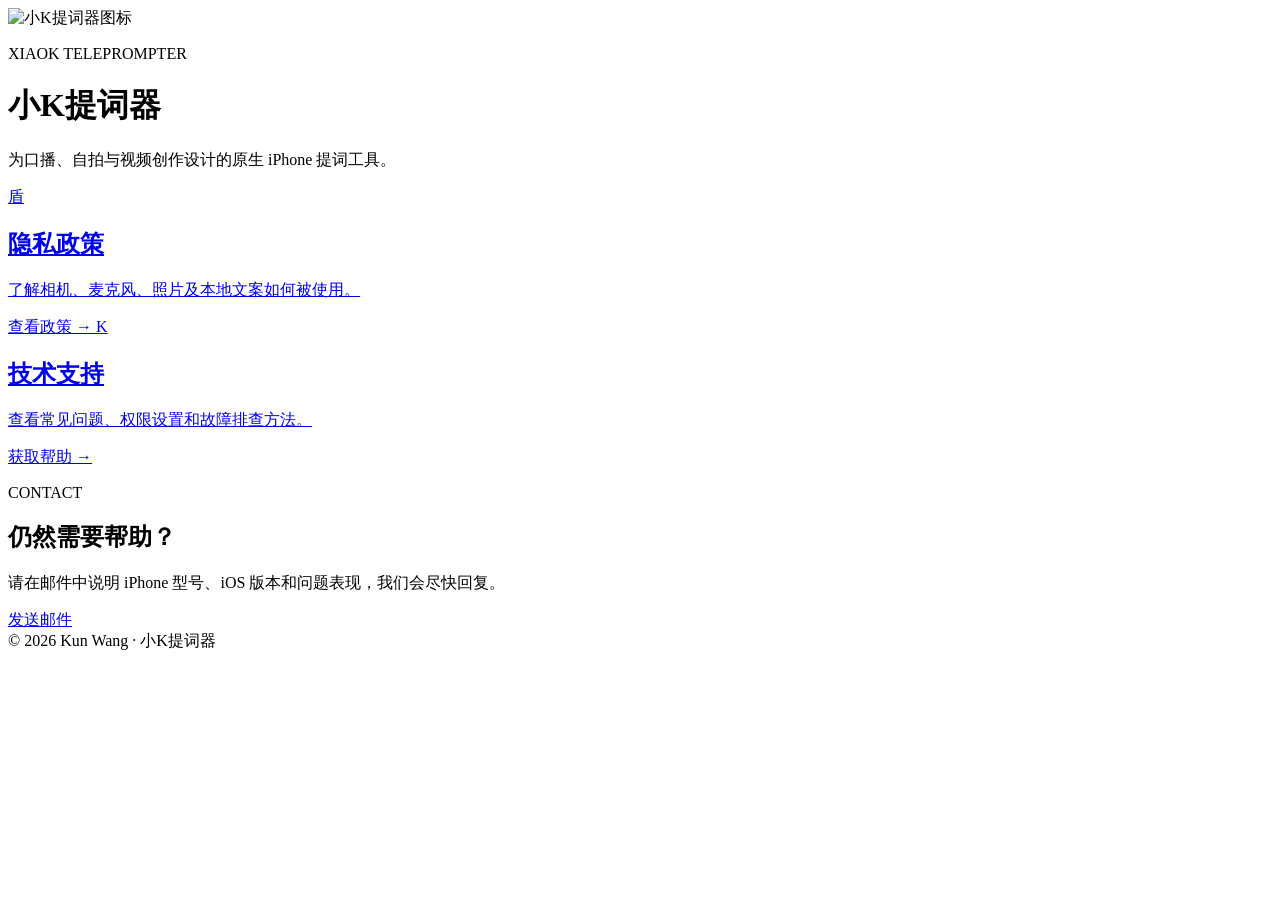
==== index.html @ e8d50327 "Add files via upload" ====
<!doctype html>
<html lang="zh-CN">
<head>
  <meta charset="utf-8">
  <meta name="viewport" content="width=device-width, initial-scale=1">
  <meta name="theme-color" content="#0a0a0f">
  <meta name="description" content="小K提词器官方支持网站">
  <title>小K提词器｜官方支持</title>
  <link rel="stylesheet" href="assets/style.css">
</head>
<body>
  <main class="shell">
    <header class="hero">
      <img class="app-icon" src="assets/app-icon.png" alt="小K提词器图标">
      <div>
        <p class="eyebrow">XIAOK TELEPROMPTER</p>
        <h1>小K提词器</h1>
        <p class="lead">为口播、自拍与视频创作设计的原生 iPhone 提词工具。</p>
      </div>
    </header>

    <section class="grid" aria-label="帮助入口">
      <a class="card" href="privacy.html">
        <span class="icon">盾</span>
        <h2>隐私政策</h2>
        <p>了解相机、麦克风、照片及本地文案如何被使用。</p>
        <span class="arrow">查看政策 →</span>
      </a>
      <a class="card" href="support.html">
        <span class="icon">K</span>
        <h2>技术支持</h2>
        <p>查看常见问题、权限设置和故障排查方法。</p>
        <span class="arrow">获取帮助 →</span>
      </a>
    </section>

    <section class="contact">
      <div>
        <p class="eyebrow">CONTACT</p>
        <h2>仍然需要帮助？</h2>
        <p>请在邮件中说明 iPhone 型号、iOS 版本和问题表现，我们会尽快回复。</p>
      </div>
      <a class="button" href="mailto:kirala2026@163.com?subject=小K提词器技术支持">发送邮件</a>
    </section>

    <footer>© 2026 Kun Wang · 小K提词器</footer>
  </main>
</body>
</html>
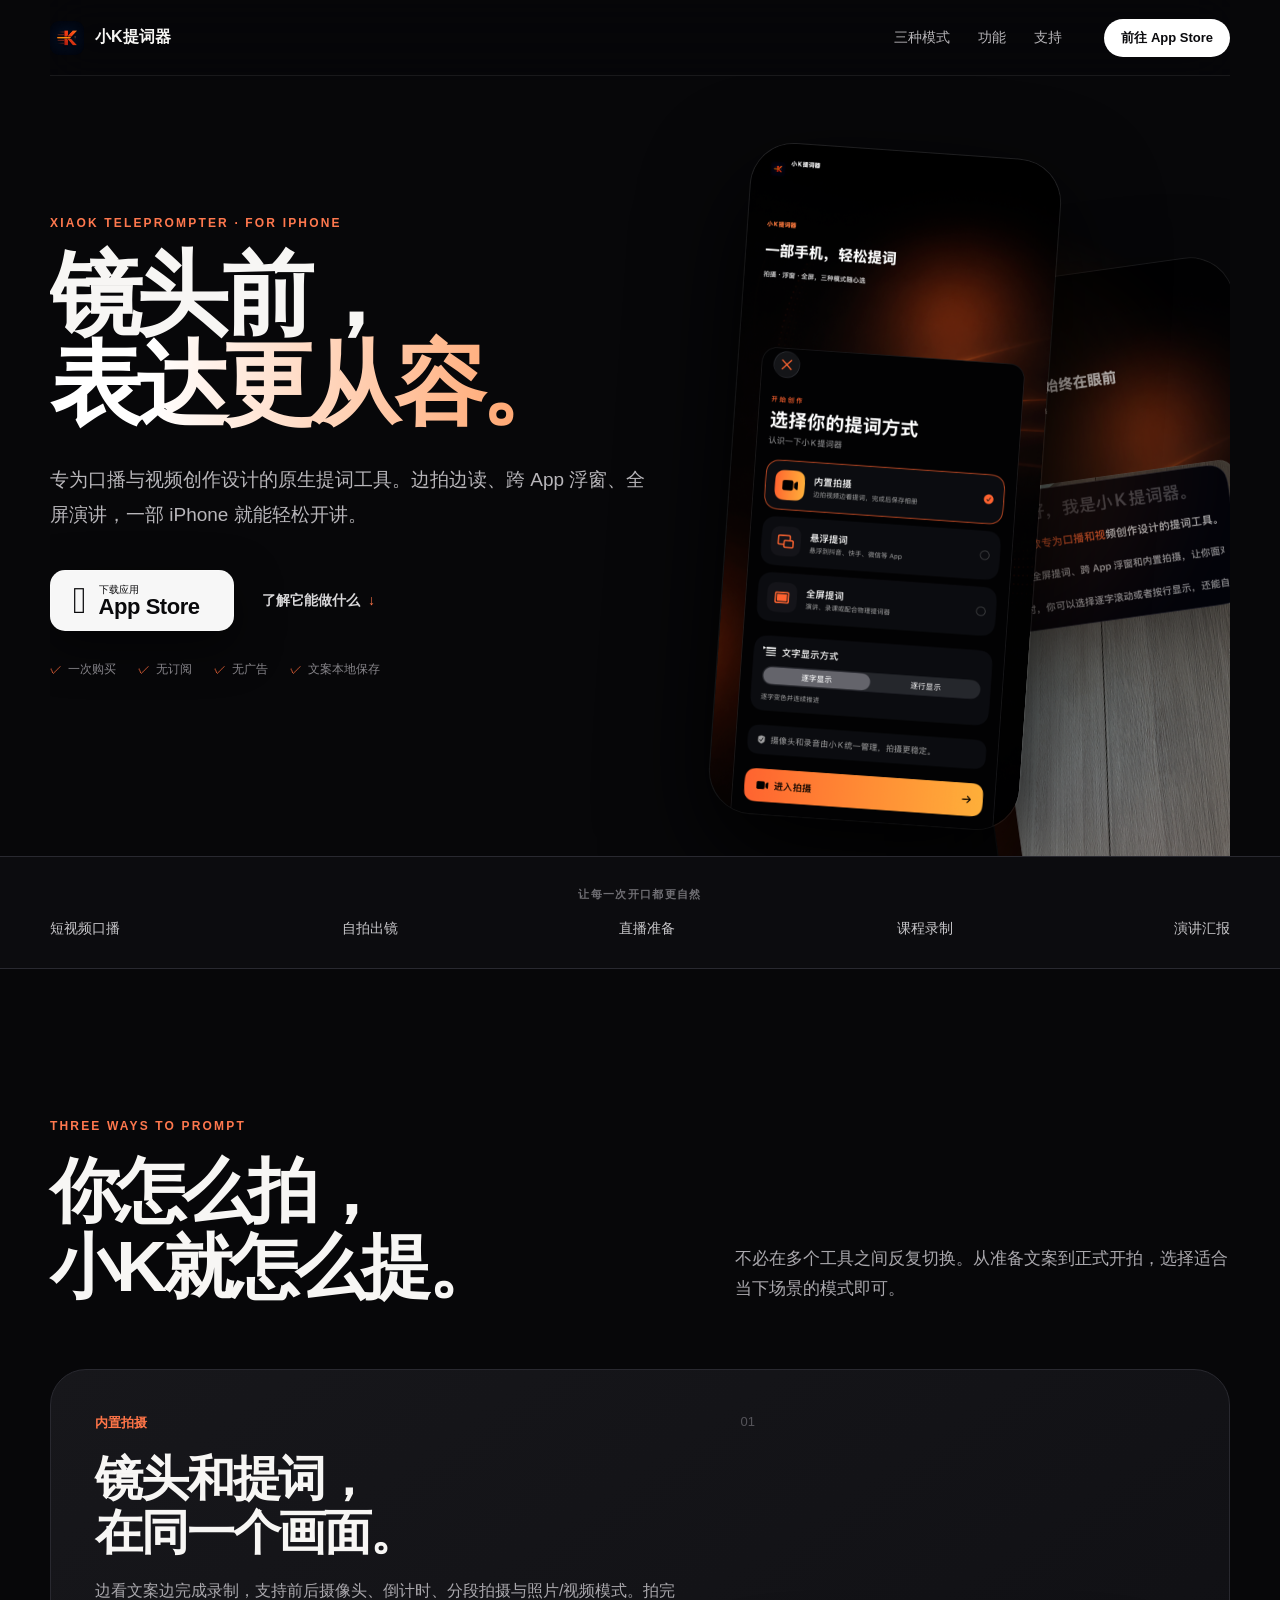
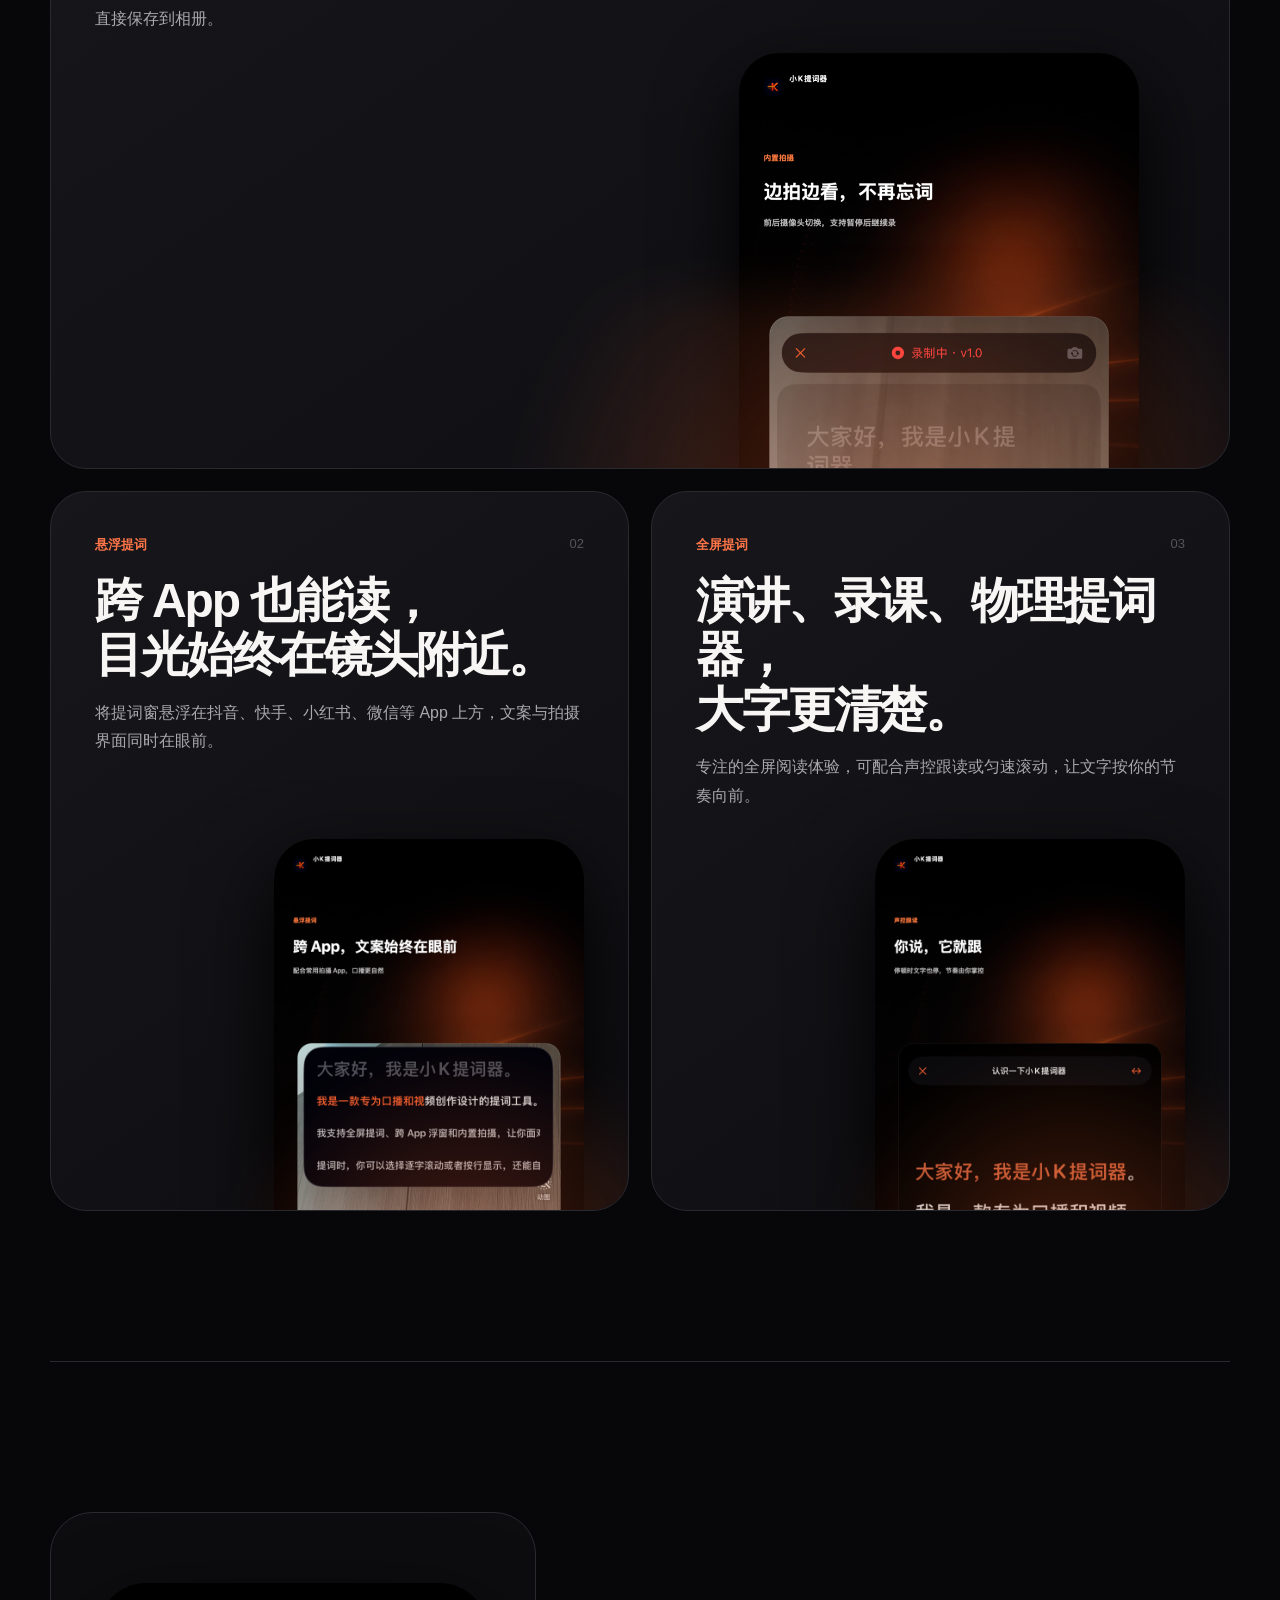
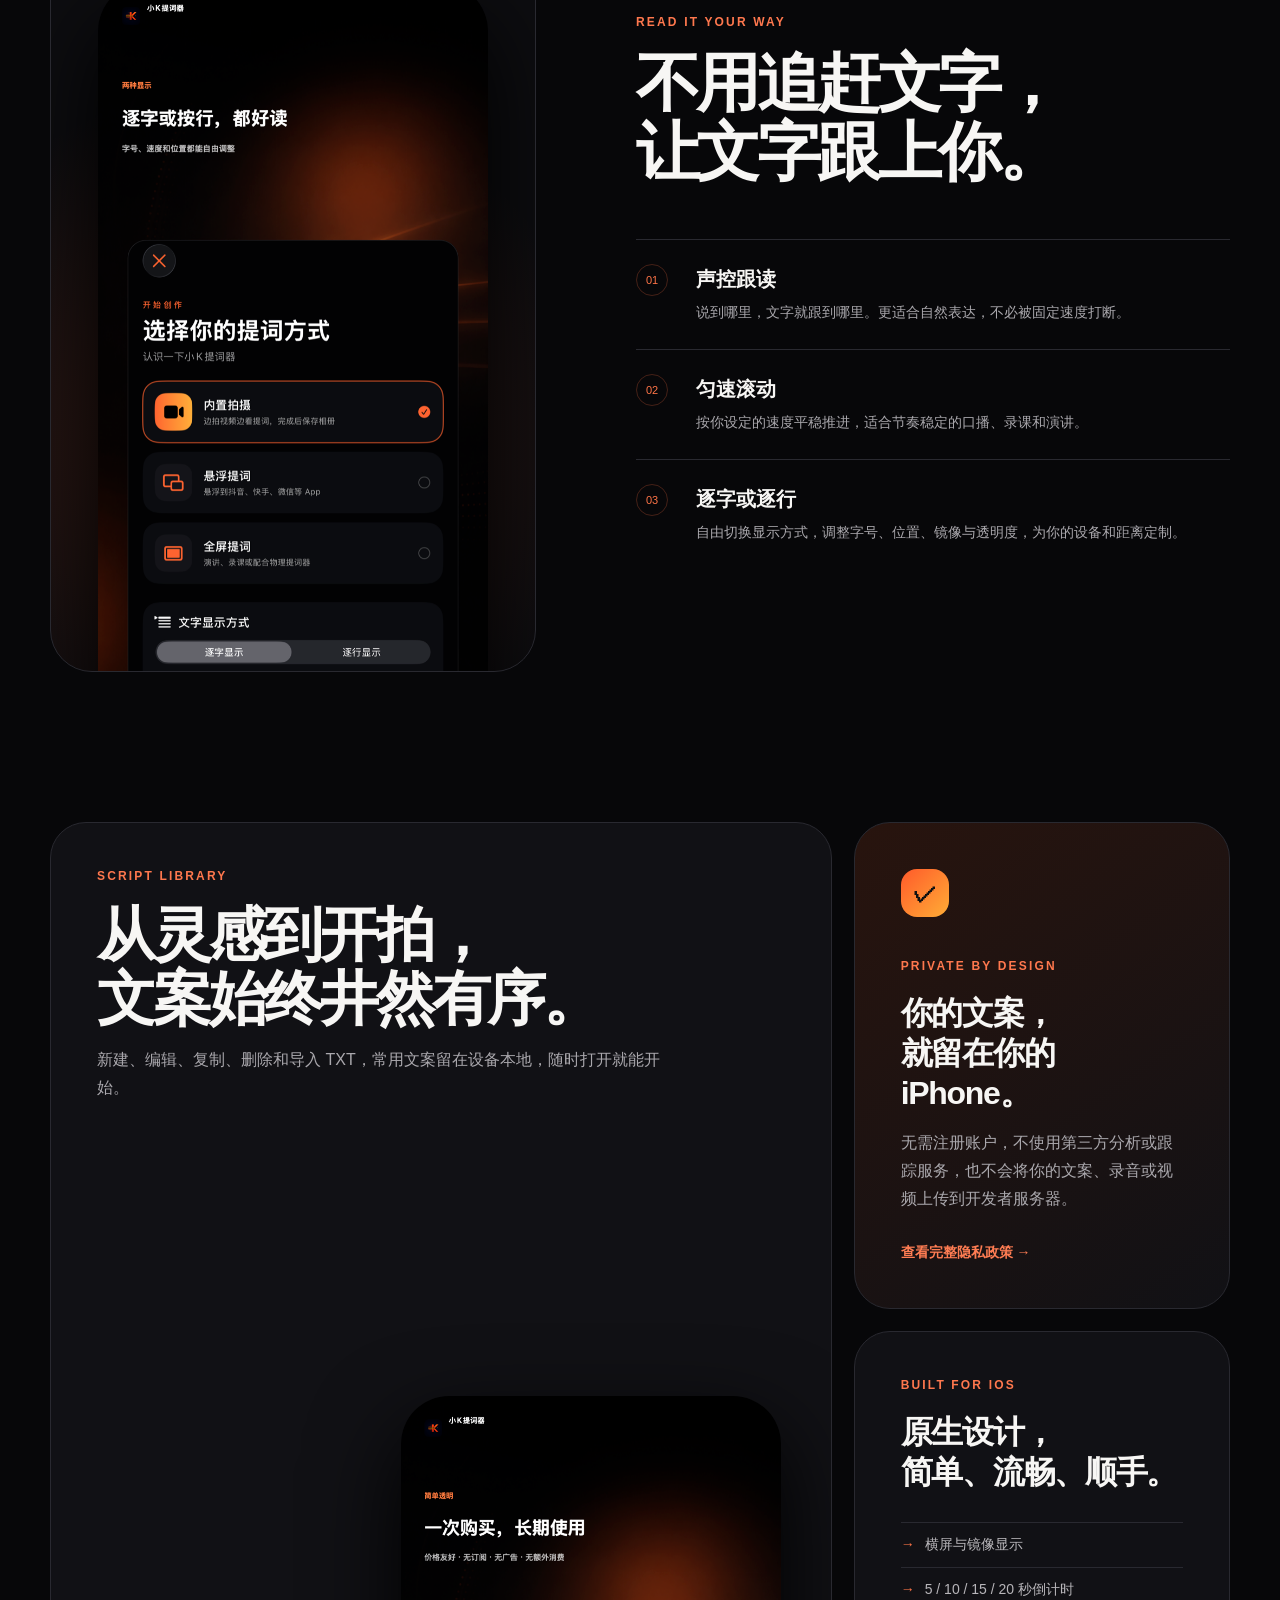
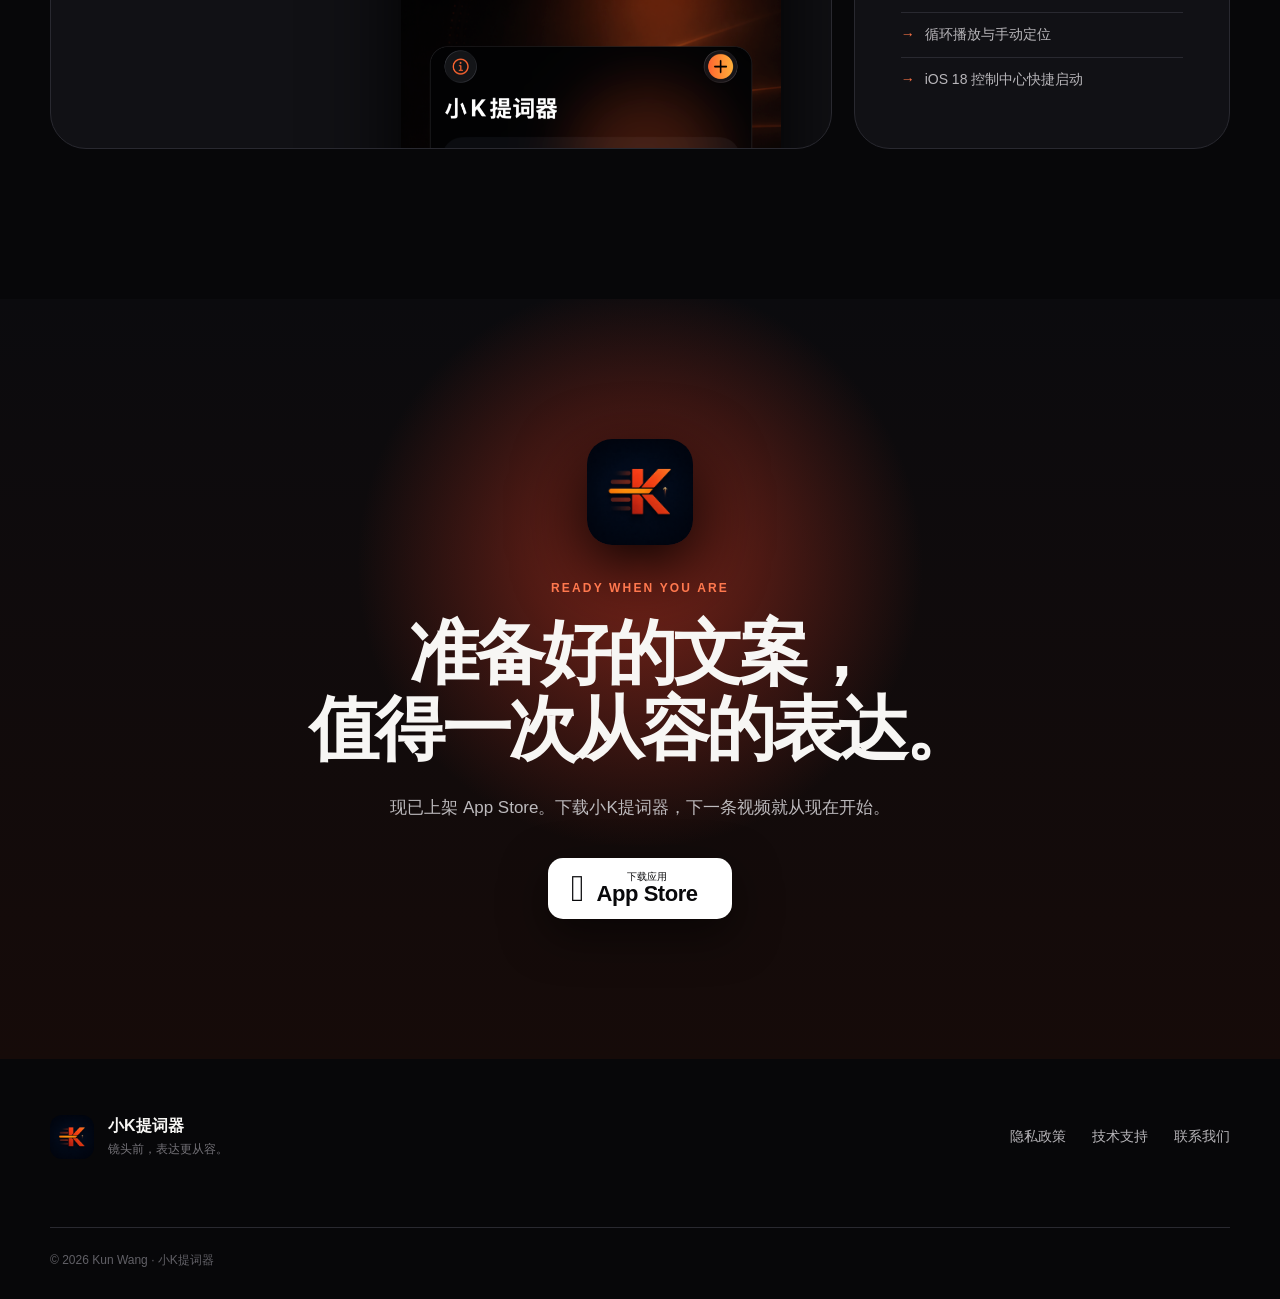
==== commit 90128e7b: "Build official Xiaok Teleprompter product website" ====
--- a/index.html
+++ b/index.html
@@ -3,47 +3,87 @@
 <head>
   <meta charset="utf-8">
   <meta name="viewport" content="width=device-width, initial-scale=1">
-  <meta name="theme-color" content="#0a0a0f">
-  <meta name="description" content="小K提词器官方支持网站">
-  <title>小K提词器｜官方支持</title>
+  <meta name="theme-color" content="#070709">
+  <meta name="description" content="小K提词器——专为口播、拍摄、演讲与视频创作设计的 iPhone 提词工具。支持内置拍摄、跨 App 浮窗、全屏提词与声控跟读。">
+  <meta name="apple-itunes-app" content="app-id=6797443756">
+  <meta property="og:title" content="小K提词器｜镜头前，表达更从容">
+  <meta property="og:description" content="内置拍摄、跨 App 浮窗、全屏提词，一部 iPhone 轻松开讲。">
+  <title>小K提词器｜镜头前，表达更从容</title>
+  <link rel="icon" href="assets/app-icon.png">
   <link rel="stylesheet" href="assets/style.css">
 </head>
-<body>
-  <main class="shell">
-    <header class="hero">
-      <img class="app-icon" src="assets/app-icon.png" alt="小K提词器图标">
-      <div>
-        <p class="eyebrow">XIAOK TELEPROMPTER</p>
-        <h1>小K提词器</h1>
-        <p class="lead">为口播、自拍与视频创作设计的原生 iPhone 提词工具。</p>
+<body class="home">
+  <header class="site-header">
+    <a class="brand" href="#top" aria-label="小K提词器首页"><img src="assets/app-icon.png" alt=""><span>小K提词器</span></a>
+    <nav aria-label="主导航"><a href="#modes">三种模式</a><a href="#features">功能</a><a href="support.html">支持</a></nav>
+    <a class="nav-download" href="https://apps.apple.com/app/%E5%B0%8Fk%E6%8F%90%E8%AF%8D%E5%99%A8/id6797443756" target="_blank" rel="noopener">前往 App Store</a>
+  </header>
+
+  <main id="top">
+    <section class="hero-product">
+      <div class="hero-copy">
+        <p class="eyebrow">XIAOK TELEPROMPTER · FOR IPHONE</p>
+        <h1>镜头前，<br><span>表达更从容。</span></h1>
+        <p class="hero-lead">专为口播与视频创作设计的原生提词工具。边拍边读、跨 App 浮窗、全屏演讲，一部 iPhone 就能轻松开讲。</p>
+        <div class="hero-actions">
+          <a class="store-button" href="https://apps.apple.com/app/%E5%B0%8Fk%E6%8F%90%E8%AF%8D%E5%99%A8/id6797443756" target="_blank" rel="noopener"><span class="apple-mark"></span><span><small>下载应用</small><strong>App Store</strong></span></a>
+          <a class="text-link" href="#modes">了解它能做什么 <span>↓</span></a>
+        </div>
+        <ul class="hero-notes" aria-label="产品特点"><li>一次购买</li><li>无订阅</li><li>无广告</li><li>文案本地保存</li></ul>
       </div>
-    </header>
-
-    <section class="grid" aria-label="帮助入口">
-      <a class="card" href="privacy.html">
-        <span class="icon">盾</span>
-        <h2>隐私政策</h2>
-        <p>了解相机、麦克风、照片及本地文案如何被使用。</p>
-        <span class="arrow">查看政策 →</span>
-      </a>
-      <a class="card" href="support.html">
-        <span class="icon">K</span>
-        <h2>技术支持</h2>
-        <p>查看常见问题、权限设置和故障排查方法。</p>
-        <span class="arrow">获取帮助 →</span>
-      </a>
+      <div class="hero-visual" aria-label="小K提词器产品截图">
+        <div class="orange-orbit"></div>
+        <img class="phone-shot phone-main" src="assets/screens/overview.png" alt="小K提词器三种提词模式选择界面">
+        <img class="phone-shot phone-back" src="assets/screens/float.png" alt="小K提词器浮窗提词界面">
+      </div>
     </section>
 
-    <section class="contact">
-      <div>
-        <p class="eyebrow">CONTACT</p>
-        <h2>仍然需要帮助？</h2>
-        <p>请在邮件中说明 iPhone 型号、iOS 版本和问题表现，我们会尽快回复。</p>
-      </div>
-      <a class="button" href="mailto:kirala2026@163.com?subject=小K提词器技术支持">发送邮件</a>
+    <section class="trust-strip" aria-label="适用场景">
+      <p>让每一次开口都更自然</p>
+      <div><span>短视频口播</span><span>自拍出镜</span><span>直播准备</span><span>课程录制</span><span>演讲汇报</span></div>
     </section>
 
-    <footer>© 2026 Kun Wang · 小K提词器</footer>
+    <section class="section intro" id="modes">
+      <div class="section-heading">
+        <p class="eyebrow">THREE WAYS TO PROMPT</p>
+        <h2>你怎么拍，<br>小K就怎么提。</h2>
+        <p>不必在多个工具之间反复切换。从准备文案到正式开拍，选择适合当下场景的模式即可。</p>
+      </div>
+      <div class="mode-grid">
+        <article class="mode-card mode-featured"><div class="mode-copy"><span class="mode-number">01</span><p class="tag">内置拍摄</p><h3>镜头和提词，<br>在同一个画面。</h3><p>边看文案边完成录制，支持前后摄像头、倒计时、分段拍摄与照片/视频模式。拍完直接保存到相册。</p></div><img src="assets/screens/shoot.png" alt="小K提词器内置拍摄功能"></article>
+        <article class="mode-card"><div class="mode-copy"><span class="mode-number">02</span><p class="tag">悬浮提词</p><h3>跨 App 也能读，<br>目光始终在镜头附近。</h3><p>将提词窗悬浮在抖音、快手、小红书、微信等 App 上方，文案与拍摄界面同时在眼前。</p></div><img src="assets/screens/float.png" alt="小K提词器跨 App 浮窗提词"></article>
+        <article class="mode-card"><div class="mode-copy"><span class="mode-number">03</span><p class="tag">全屏提词</p><h3>演讲、录课、物理提词器，<br>大字更清楚。</h3><p>专注的全屏阅读体验，可配合声控跟读或匀速滚动，让文字按你的节奏向前。</p></div><img src="assets/screens/follow.png" alt="小K提词器声控跟读功能"></article>
+      </div>
+    </section>
+
+    <section class="section control-section" id="features">
+      <div class="control-visual"><img src="assets/screens/display.png" alt="小K提词器逐字和逐行显示设置"></div>
+      <div class="control-copy">
+        <p class="eyebrow">READ IT YOUR WAY</p>
+        <h2>不用追赶文字，<br>让文字跟上你。</h2>
+        <div class="feature-list">
+          <article><span>01</span><div><h3>声控跟读</h3><p>说到哪里，文字就跟到哪里。更适合自然表达，不必被固定速度打断。</p></div></article>
+          <article><span>02</span><div><h3>匀速滚动</h3><p>按你设定的速度平稳推进，适合节奏稳定的口播、录课和演讲。</p></div></article>
+          <article><span>03</span><div><h3>逐字或逐行</h3><p>自由切换显示方式，调整字号、位置、镜像与透明度，为你的设备和距离定制。</p></div></article>
+        </div>
+      </div>
+    </section>
+
+    <section class="section feature-bento">
+      <article class="bento-wide"><p class="eyebrow">SCRIPT LIBRARY</p><h2>从灵感到开拍，<br>文案始终井然有序。</h2><p>新建、编辑、复制、删除和导入 TXT，常用文案留在设备本地，随时打开就能开始。</p><img src="assets/screens/simple.png" alt="小K提词器本地文案库"></article>
+      <article class="privacy-card"><div class="shield">✓</div><p class="eyebrow">PRIVATE BY DESIGN</p><h3>你的文案，<br>就留在你的 iPhone。</h3><p>无需注册账户，不使用第三方分析或跟踪服务，也不会将你的文案、录音或视频上传到开发者服务器。</p><a href="privacy.html">查看完整隐私政策 →</a></article>
+      <article class="detail-card"><p class="eyebrow">BUILT FOR IOS</p><h3>原生设计，<br>简单、流畅、顺手。</h3><ul><li>横屏与镜像显示</li><li>5 / 10 / 15 / 20 秒倒计时</li><li>循环播放与手动定位</li><li>iOS 18 控制中心快捷启动</li></ul></article>
+    </section>
+
+    <section class="download-section">
+      <img src="assets/app-icon.png" alt="小K提词器图标">
+      <p class="eyebrow">READY WHEN YOU ARE</p>
+      <h2>准备好的文案，<br>值得一次从容的表达。</h2>
+      <p>现已上架 App Store。下载小K提词器，下一条视频就从现在开始。</p>
+      <a class="store-button light" href="https://apps.apple.com/app/%E5%B0%8Fk%E6%8F%90%E8%AF%8D%E5%99%A8/id6797443756" target="_blank" rel="noopener"><span class="apple-mark"></span><span><small>下载应用</small><strong>App Store</strong></span></a>
+    </section>
   </main>
+
+  <footer class="site-footer"><div class="footer-brand"><img src="assets/app-icon.png" alt=""><div><strong>小K提词器</strong><span>镜头前，表达更从容。</span></div></div><div class="footer-links"><a href="privacy.html">隐私政策</a><a href="support.html">技术支持</a><a href="mailto:kirala2026@163.com">联系我们</a></div><p class="copyright">© 2026 Kun Wang · 小K提词器</p></footer>
 </body>
 </html>
--- a/assets/style.css
+++ b/assets/style.css
@@ -0,0 +1,5 @@
+:root{color-scheme:dark;--bg:#070709;--panel:#111115;--panel2:#17171c;--line:#292930;--text:#f7f6f4;--muted:#aaa8ad;--orange:#ff5a2a;--amber:#ffad36;--max:1180px}*{box-sizing:border-box}html{scroll-behavior:smooth;font-family:-apple-system,BlinkMacSystemFont,"SF Pro Display","PingFang SC","Helvetica Neue",sans-serif;background:var(--bg);color:var(--text)}body{margin:0;background:var(--bg);min-height:100vh}a{color:inherit}.site-header{position:sticky;z-index:20;top:0;width:min(var(--max),calc(100% - 48px));height:76px;margin:0 auto;display:flex;align-items:center;gap:42px;border-bottom:1px solid #ffffff14;background:#070709d9;backdrop-filter:blur(22px);-webkit-backdrop-filter:blur(22px)}.brand{display:flex;align-items:center;gap:11px;font-weight:750;text-decoration:none}.brand img{width:34px;height:34px;border-radius:9px}.site-header nav{display:flex;gap:28px;margin-left:auto}.site-header nav a,.footer-links a{color:#b7b5b9;text-decoration:none;font-size:14px;transition:color .2s}.site-header nav a:hover,.footer-links a:hover{color:#fff}.nav-download{padding:10px 17px;border-radius:999px;background:#fff;color:#0a0a0d;text-decoration:none;font-size:13px;font-weight:750}.hero-product{position:relative;display:grid;grid-template-columns:1.02fr .98fr;min-height:780px;width:min(var(--max),calc(100% - 48px));margin:0 auto;align-items:center;overflow:hidden}.hero-copy{z-index:2;padding:72px 0 110px}.eyebrow{margin:0 0 20px;color:#ff784e;font-size:12px;font-weight:800;letter-spacing:.18em}.hero-product h1{margin:0;font-size:clamp(58px,7.2vw,104px);line-height:.98;letter-spacing:-.065em}.hero-product h1 span{background:linear-gradient(90deg,#fff 20%,#ff9c60);-webkit-background-clip:text;background-clip:text;color:transparent}.hero-lead{max-width:600px;margin:32px 0 0;color:#b8b6ba;font-size:19px;line-height:1.85}.hero-actions{display:flex;align-items:center;gap:28px;margin-top:38px}.store-button{display:inline-flex;align-items:center;gap:12px;min-width:184px;padding:11px 22px;border:1px solid #fff3;border-radius:15px;background:#f7f7f7;color:#09090b;text-decoration:none;box-shadow:0 15px 45px #0008;transition:transform .2s}.store-button:hover{transform:translateY(-2px)}.apple-mark{font-size:37px;line-height:1}.store-button span:last-child{display:flex;flex-direction:column}.store-button small{font-size:10px;line-height:1.1}.store-button strong{font-size:22px;line-height:1.05;letter-spacing:-.02em}.text-link{color:#d8d7d9;text-decoration:none;font-size:14px;font-weight:650}.text-link span{color:#ff7548;margin-left:4px}.hero-notes{display:flex;flex-wrap:wrap;gap:10px 22px;margin:30px 0 0;padding:0;list-style:none;color:#87858a;font-size:12px}.hero-notes li:before{content:'\2713';margin-right:6px;color:#ff6b3b}.hero-visual{position:relative;align-self:stretch;min-height:720px}.orange-orbit{position:absolute;width:520px;height:520px;right:-20px;top:130px;border-radius:50%;background:radial-gradient(circle at 50% 50%,#ff7a2b99,transparent 64%);filter:blur(18px);opacity:.8}.phone-shot{position:absolute;width:310px;border-radius:43px;box-shadow:0 40px 100px #000,0 0 0 1px #ffffff20}.phone-main{z-index:2;top:75px;left:78px;transform:rotate(4deg)}.phone-back{top:195px;right:-45px;transform:rotate(-8deg);opacity:.72}.trust-strip{padding:30px max(24px,calc((100% - var(--max))/2));border-top:1px solid var(--line);border-bottom:1px solid var(--line);background:#0c0c0f}.trust-strip p{margin:0 0 18px;color:#706f74;font-size:11px;font-weight:750;letter-spacing:.12em;text-align:center}.trust-strip div{display:flex;justify-content:space-between;gap:22px;color:#c8c7ca;font-size:14px}.section{width:min(var(--max),calc(100% - 48px));margin:0 auto;padding:150px 0}.section-heading{display:grid;grid-template-columns:1.1fr .9fr;column-gap:80px;align-items:end;margin-bottom:64px}.section-heading .eyebrow{grid-column:1/-1}.section h2,.download-section h2{margin:0;font-size:clamp(42px,5.5vw,72px);line-height:1.08;letter-spacing:-.055em}.section-heading>p:last-child{margin:0;color:var(--muted);font-size:17px;line-height:1.8}.mode-grid{display:grid;grid-template-columns:1fr 1fr;gap:22px}.mode-card{position:relative;min-height:720px;padding:44px 44px 0;border:1px solid var(--line);border-radius:36px;background:linear-gradient(145deg,#17171b,#0e0e12);overflow:hidden}.mode-featured{grid-column:1/-1;min-height:700px}.mode-copy{position:relative;z-index:2;max-width:660px}.mode-number{position:absolute;right:0;top:0;color:#55545a;font-size:13px}.tag{margin:0 0 20px;color:#ff7548;font-size:13px;font-weight:800}.mode-card h3{margin:0;font-size:clamp(30px,4vw,48px);line-height:1.13;letter-spacing:-.045em}.mode-card p:last-child{max-width:590px;color:var(--muted);font-size:16px;line-height:1.8}.mode-card img{position:absolute;bottom:-300px;right:44px;width:310px;border-radius:40px;box-shadow:0 32px 80px #000}.mode-featured img{bottom:-450px;right:90px;width:400px}.mode-card:after{content:'';position:absolute;inset:auto -20% -45% 25%;height:70%;background:radial-gradient(circle,#ff642a50,transparent 65%);filter:blur(25px)}.control-section{display:grid;grid-template-columns:.9fr 1.1fr;gap:100px;align-items:center;border-top:1px solid var(--line)}.control-visual{height:760px;overflow:hidden;border:1px solid var(--line);border-radius:42px;background:radial-gradient(circle at 40% 70%,#ef582733,transparent 60%),#0d0d10}.control-visual img{display:block;width:390px;margin:70px auto 0;border-radius:48px;box-shadow:0 40px 90px #000}.control-copy h2{font-size:clamp(40px,5vw,66px)}.feature-list{margin-top:52px}.feature-list article{display:grid;grid-template-columns:42px 1fr;gap:18px;padding:24px 0;border-top:1px solid var(--line)}.feature-list article>span{display:grid;place-items:center;width:32px;height:32px;border:1px solid #ff6e403f;border-radius:50%;color:#ff7548;font-size:11px}.feature-list h3{margin:2px 0 8px;font-size:20px}.feature-list p{margin:0;color:var(--muted);line-height:1.7;font-size:14px}.feature-bento{display:grid;grid-template-columns:1.35fr .65fr;gap:22px;padding-top:0}.feature-bento article{position:relative;padding:46px;border:1px solid var(--line);border-radius:36px;background:var(--panel);overflow:hidden}.bento-wide{grid-row:span 2;min-height:750px}.feature-bento h2{font-size:clamp(38px,4.6vw,62px)}.feature-bento h3{margin:0;font-size:32px;line-height:1.25;letter-spacing:-.04em}.feature-bento article>p:not(.eyebrow){max-width:590px;color:var(--muted);line-height:1.75}.bento-wide img{position:absolute;right:50px;bottom:-470px;width:380px;border-radius:48px;box-shadow:0 35px 90px #000}.privacy-card{background:linear-gradient(145deg,#28140e,#111115)!important}.shield{display:grid;place-items:center;width:48px;height:48px;margin-bottom:42px;border-radius:16px;background:linear-gradient(135deg,var(--orange),var(--amber));color:#111;font-size:24px;font-weight:900}.privacy-card a{display:inline-block;margin-top:15px;color:#ff7d53;text-decoration:none;font-size:14px;font-weight:700}.detail-card ul{margin:30px 0 0;padding:0;list-style:none}.detail-card li{padding:13px 0;border-top:1px solid var(--line);color:#b8b6ba;font-size:14px}.detail-card li:before{content:'\2192';margin-right:10px;color:#ff7548}.download-section{display:flex;flex-direction:column;align-items:center;padding:140px 24px;text-align:center;background:radial-gradient(circle at 50% 35%,#7c251a 0,transparent 35%),linear-gradient(180deg,#0b0b0e,#160b09)}.download-section>img{width:106px;height:106px;margin-bottom:36px;border-radius:25px;box-shadow:0 25px 70px #000}.download-section h2{max-width:850px}.download-section>p:not(.eyebrow){max-width:620px;margin:26px auto 34px;color:#bdbabd;font-size:17px;line-height:1.8}.store-button.light{background:#fff}.site-footer{display:grid;grid-template-columns:1fr auto;gap:50px;width:min(var(--max),calc(100% - 48px));margin:0 auto;padding:56px 0 30px}.footer-brand{display:flex;align-items:center;gap:14px}.footer-brand img{width:44px;height:44px;border-radius:12px}.footer-brand div{display:flex;flex-direction:column;gap:4px}.footer-brand span{color:#747278;font-size:12px}.footer-links{display:flex;align-items:center;gap:26px}.copyright{grid-column:1/-1;margin:18px 0 0;padding-top:24px;border-top:1px solid var(--line);color:#616066;font-size:12px}
+.shell{width:min(1040px,calc(100% - 40px));margin:0 auto}.hero{display:flex;align-items:center;gap:30px;padding:100px 0 64px}.app-icon{width:124px;height:124px;border-radius:28px;box-shadow:0 22px 70px #000,0 0 0 1px #ffffff26}.hero h1{font-size:clamp(42px,7vw,74px);line-height:1.05;margin:0 0 16px;letter-spacing:-.045em}.hero h2,.document h2,.contact h2{font-size:26px;margin:0 0 12px;letter-spacing:-.02em}.hero .lead,.updated{font-size:19px;color:var(--muted);line-height:1.65;margin:0}.grid{display:grid;grid-template-columns:1fr 1fr;gap:20px}.card{display:block;padding:32px;border:1px solid var(--line);border-radius:28px;background:#121218cc;color:var(--text);text-decoration:none;transition:.2s transform,.2s border-color}.card:hover{transform:translateY(-3px);border-color:#ff633880}.card p,.contact p,.document section p,.document li{color:var(--muted);line-height:1.85}.icon{display:grid;place-items:center;width:46px;height:46px;margin-bottom:40px;border-radius:14px;background:linear-gradient(135deg,var(--orange),var(--amber));color:#111;font-weight:900;font-size:21px}.arrow{display:inline-block;margin-top:18px;color:#ff8d3a;font-weight:700}.contact{display:flex;align-items:center;justify-content:space-between;gap:24px;margin:20px 0 80px;padding:34px;border-radius:28px;background:linear-gradient(135deg,#1b1717,#111116);border:1px solid var(--line)}.contact p{margin:0;max-width:620px}.button{display:inline-flex;align-items:center;justify-content:center;min-height:50px;padding:0 24px;border-radius:999px;background:linear-gradient(135deg,var(--orange),var(--amber));color:#111;text-decoration:none;font-weight:800;white-space:nowrap}.document{max-width:820px;padding-top:42px}.document nav{display:flex;justify-content:space-between;margin-bottom:80px}.document nav a,.document a{color:#ff8d3a;text-decoration:none}.document h1{font-size:clamp(38px,7vw,60px)}.document section{padding:34px 0;border-bottom:1px solid var(--line)}.document section h3{font-size:18px;margin:28px 0 8px}.document section p,.document li{font-size:17px}.document li+li{margin-top:10px}.notice{margin-top:40px;padding:22px 24px;border:1px solid #ff633866;border-radius:18px;background:#ff633814;color:#ffd4c8;line-height:1.75}.faq details{padding:20px 0;border-top:1px solid var(--line)}.faq summary{cursor:pointer;font-size:18px;font-weight:700}.faq details p{margin-bottom:0}.compact{margin:48px 0}.compact h2{margin-bottom:4px}.shell footer{padding:28px 0 42px;border-top:1px solid var(--line);color:#777781;font-size:13px}
+@media(max-width:900px){.site-header{width:min(100% - 32px,var(--max))}.site-header nav{display:none}.nav-download{margin-left:auto}.hero-product{grid-template-columns:1fr;min-height:auto}.hero-copy{padding:86px 0 40px}.hero-visual{min-height:660px}.phone-main{left:18%;top:15px}.phone-back{right:4%;top:130px}.trust-strip div{flex-wrap:wrap;justify-content:center}.section-heading{grid-template-columns:1fr}.section-heading>p:last-child{margin-top:28px;max-width:600px}.control-section{grid-template-columns:1fr;gap:70px}.control-visual{order:2}.feature-bento{grid-template-columns:1fr}.bento-wide{grid-row:auto}.site-footer{grid-template-columns:1fr}.footer-links{flex-wrap:wrap}.copyright{grid-column:1}}
+@media(max-width:650px){.site-header{height:66px}.brand span{font-size:14px}.nav-download{padding:9px 13px;font-size:12px}.hero-product,.section,.site-footer{width:min(100% - 28px,var(--max))}.hero-copy{padding-top:66px}.hero-product h1{font-size:54px}.hero-lead{font-size:16px}.hero-actions{align-items:flex-start;flex-direction:column}.hero-notes{gap:8px 15px}.hero-visual{min-height:525px}.phone-shot{width:230px;border-radius:31px}.phone-main{left:6%;top:12px}.phone-back{right:-12%;top:95px}.orange-orbit{width:390px;height:390px;top:45px;right:-100px}.trust-strip div{gap:14px 22px}.section{padding:100px 0}.section h2,.download-section h2{font-size:41px}.mode-grid{grid-template-columns:1fr}.mode-featured{grid-column:auto}.mode-card,.mode-featured{min-height:650px;padding:30px 26px 0}.mode-card h3{font-size:32px}.mode-card img,.mode-featured img{right:10%;bottom:-285px;width:280px}.control-section{gap:55px}.control-visual{height:620px}.control-visual img{width:290px;margin-top:55px;border-radius:38px}.feature-bento article{padding:32px 27px}.bento-wide{min-height:680px}.bento-wide img{width:300px;right:20px;bottom:-365px}.feature-bento h3{font-size:29px}.download-section{padding:100px 22px}.site-footer{padding-top:42px}.shell{width:min(100% - 28px,1040px)}.hero{align-items:flex-start;flex-direction:column;padding:64px 0 42px}.app-icon{width:96px;height:96px;border-radius:22px}.grid{grid-template-columns:1fr}.contact{align-items:flex-start;flex-direction:column;margin-bottom:50px}.button{width:100%}.document nav{margin-bottom:56px}}
+@media(prefers-reduced-motion:reduce){html{scroll-behavior:auto}.store-button,.card{transition:none}}
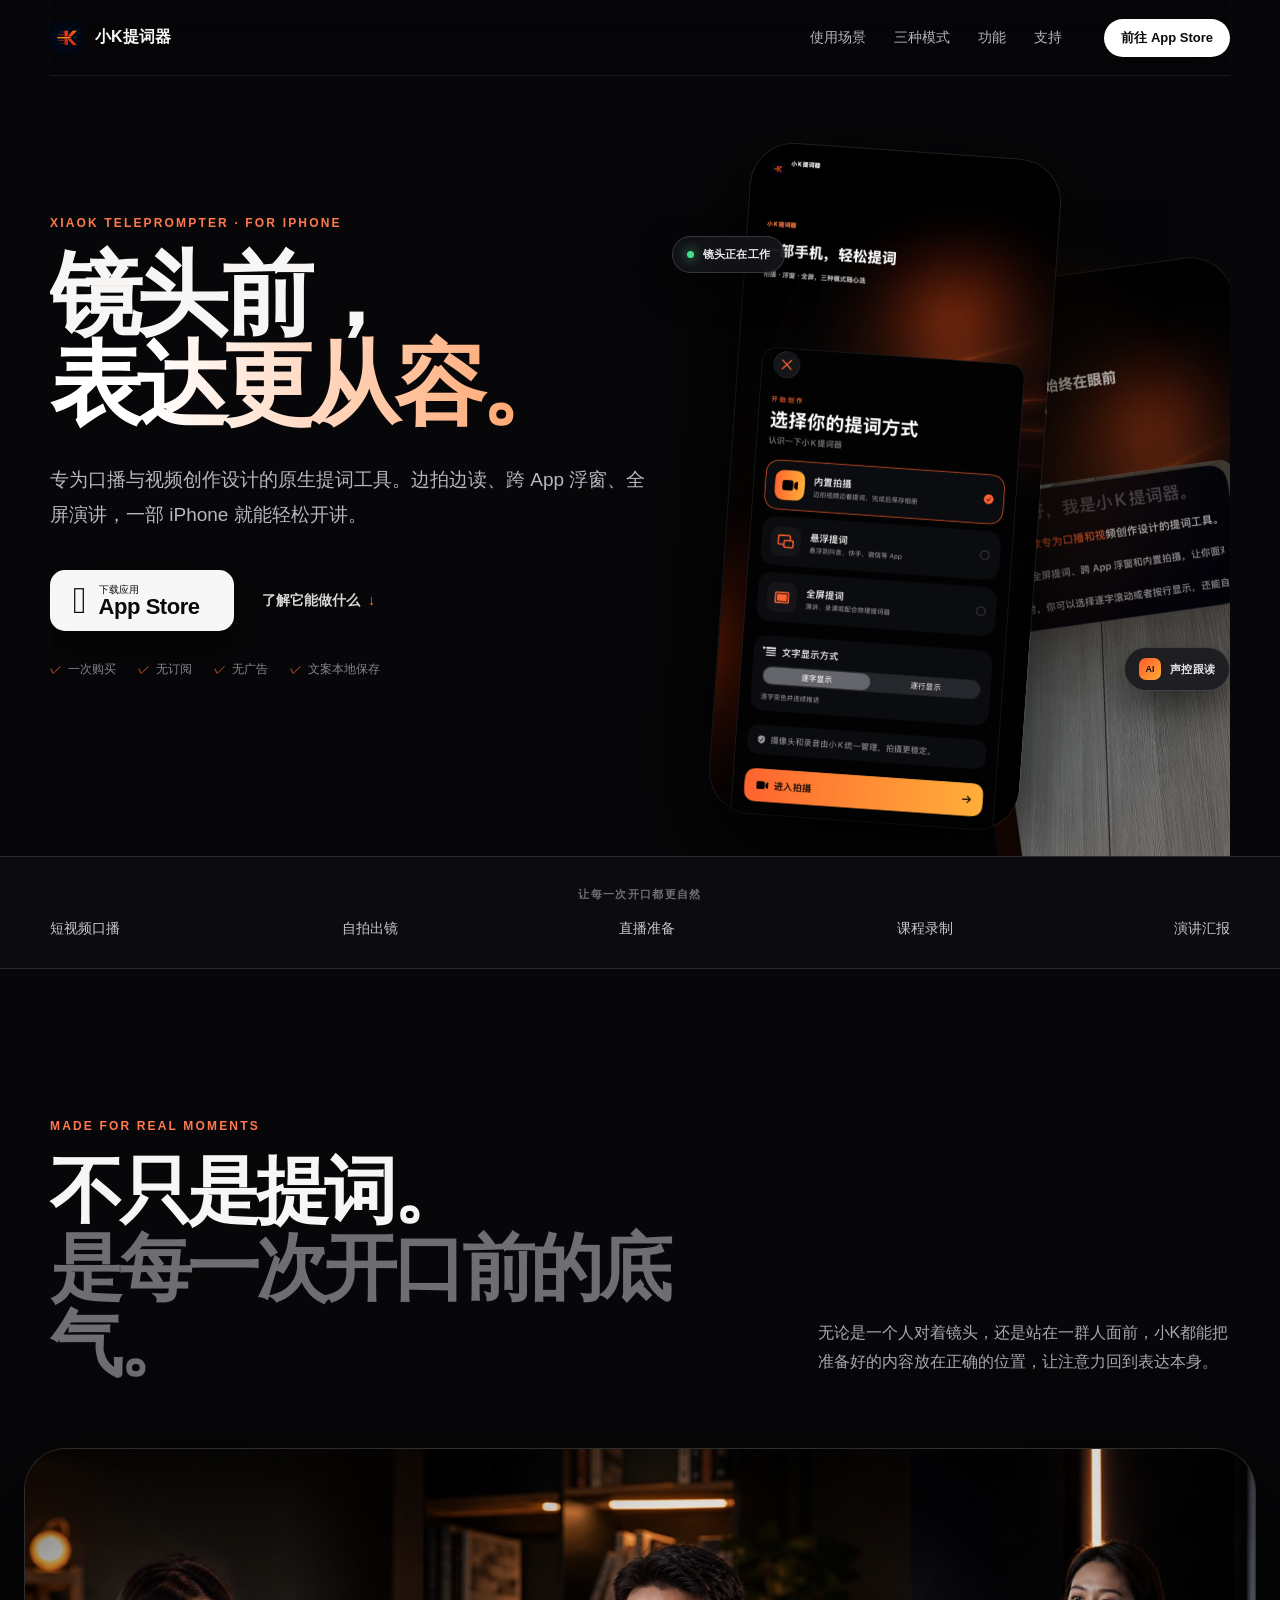
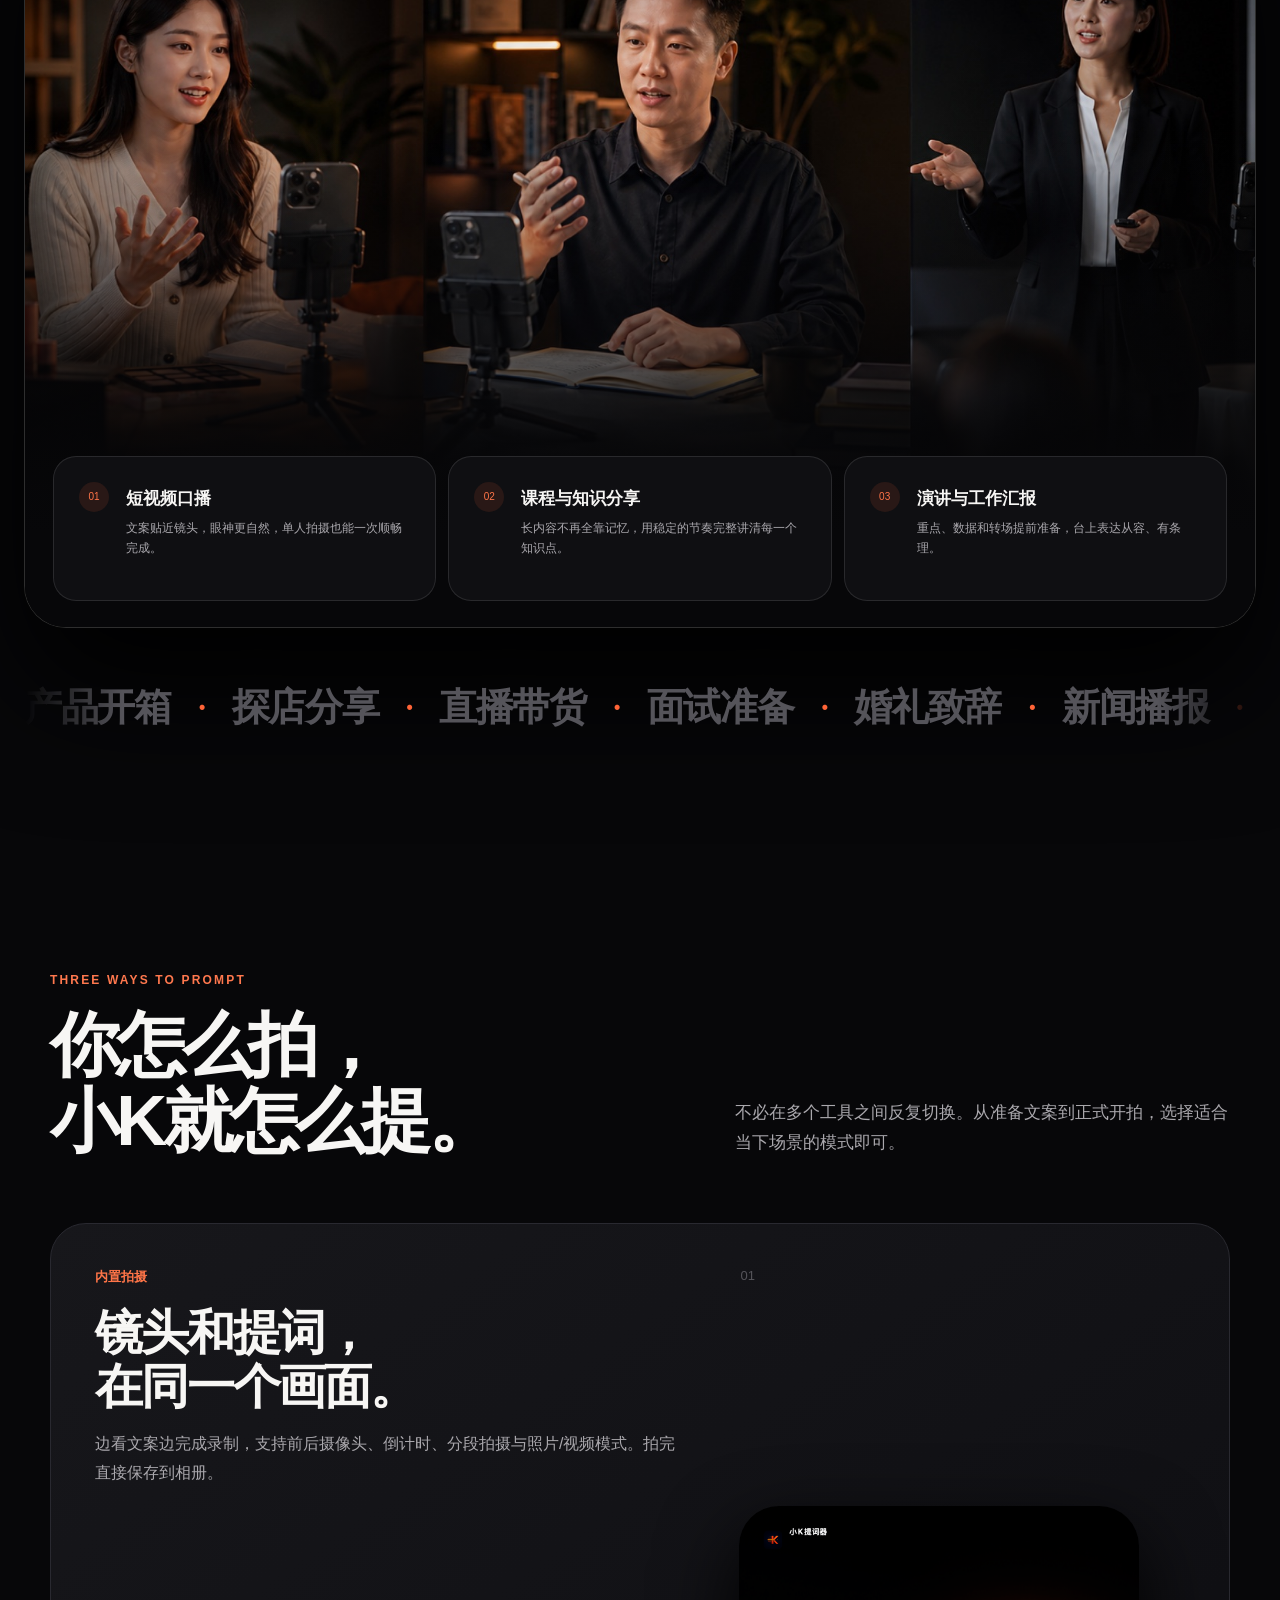
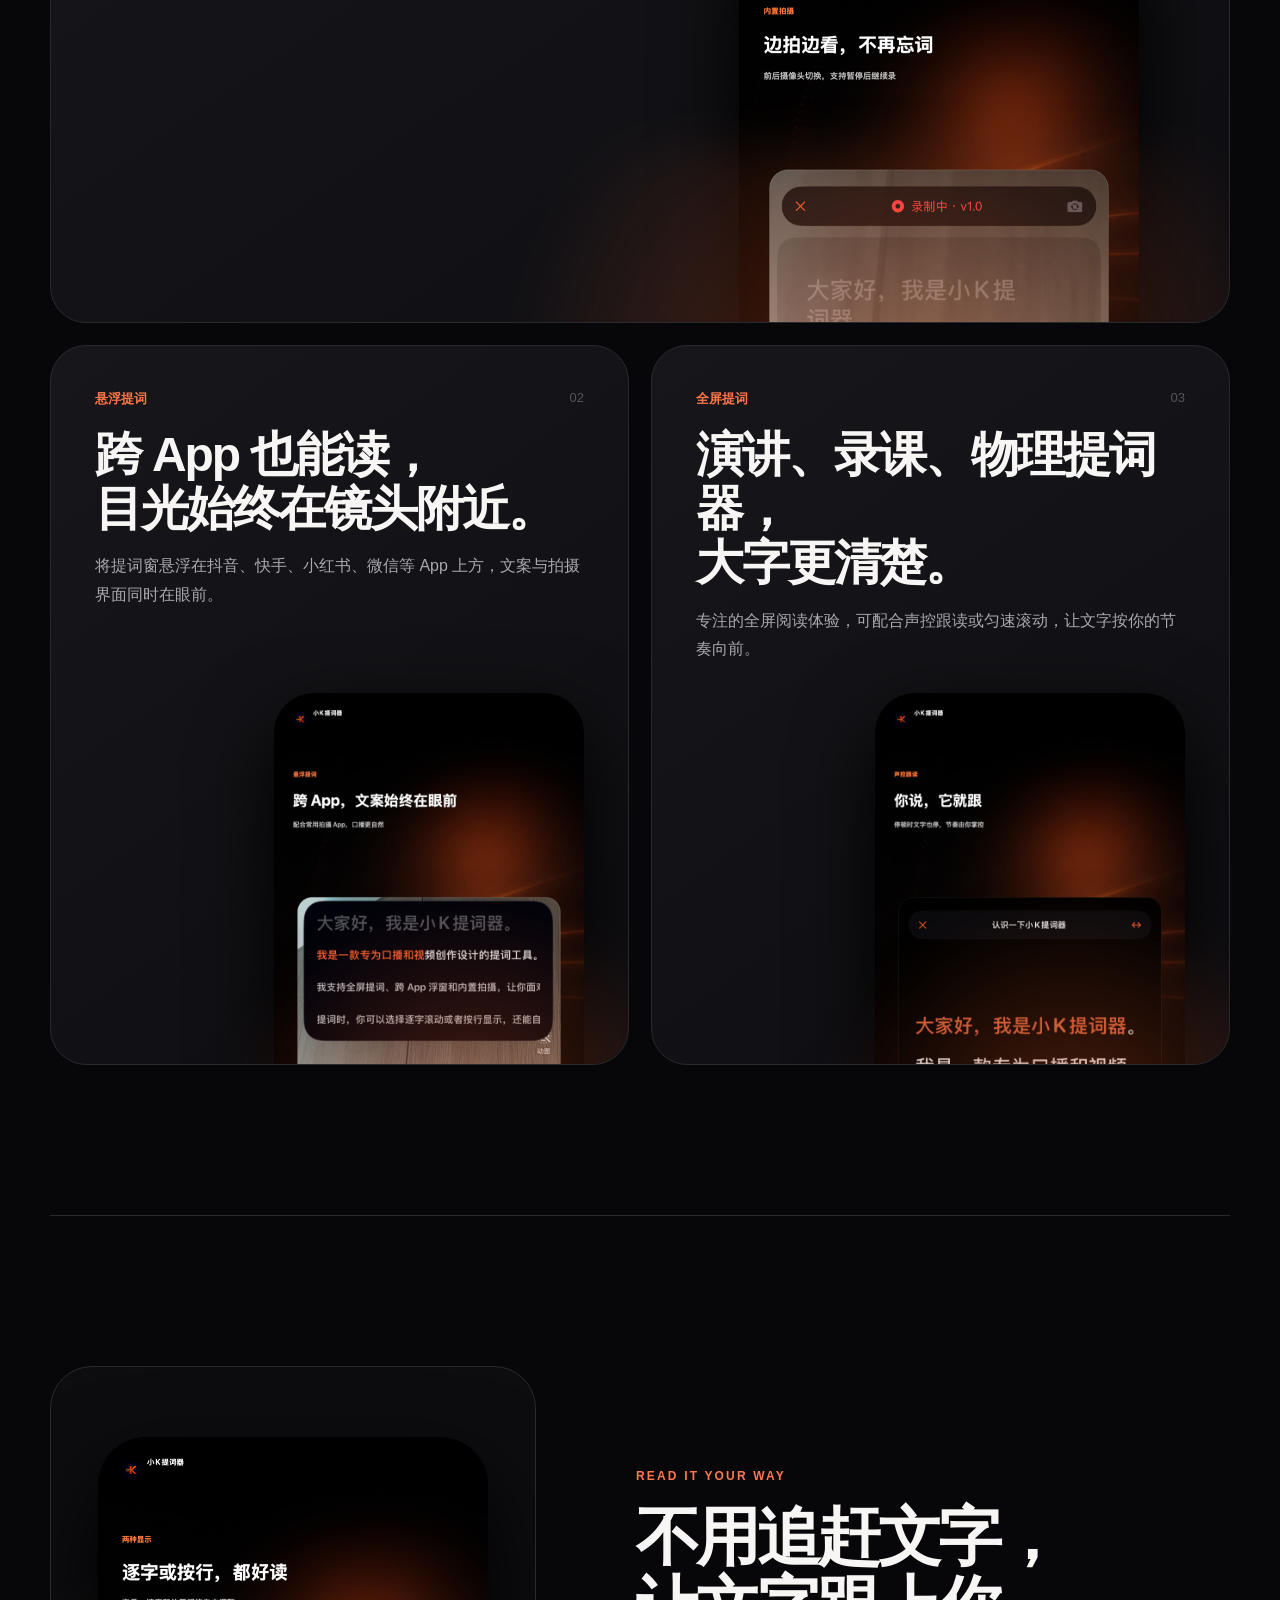
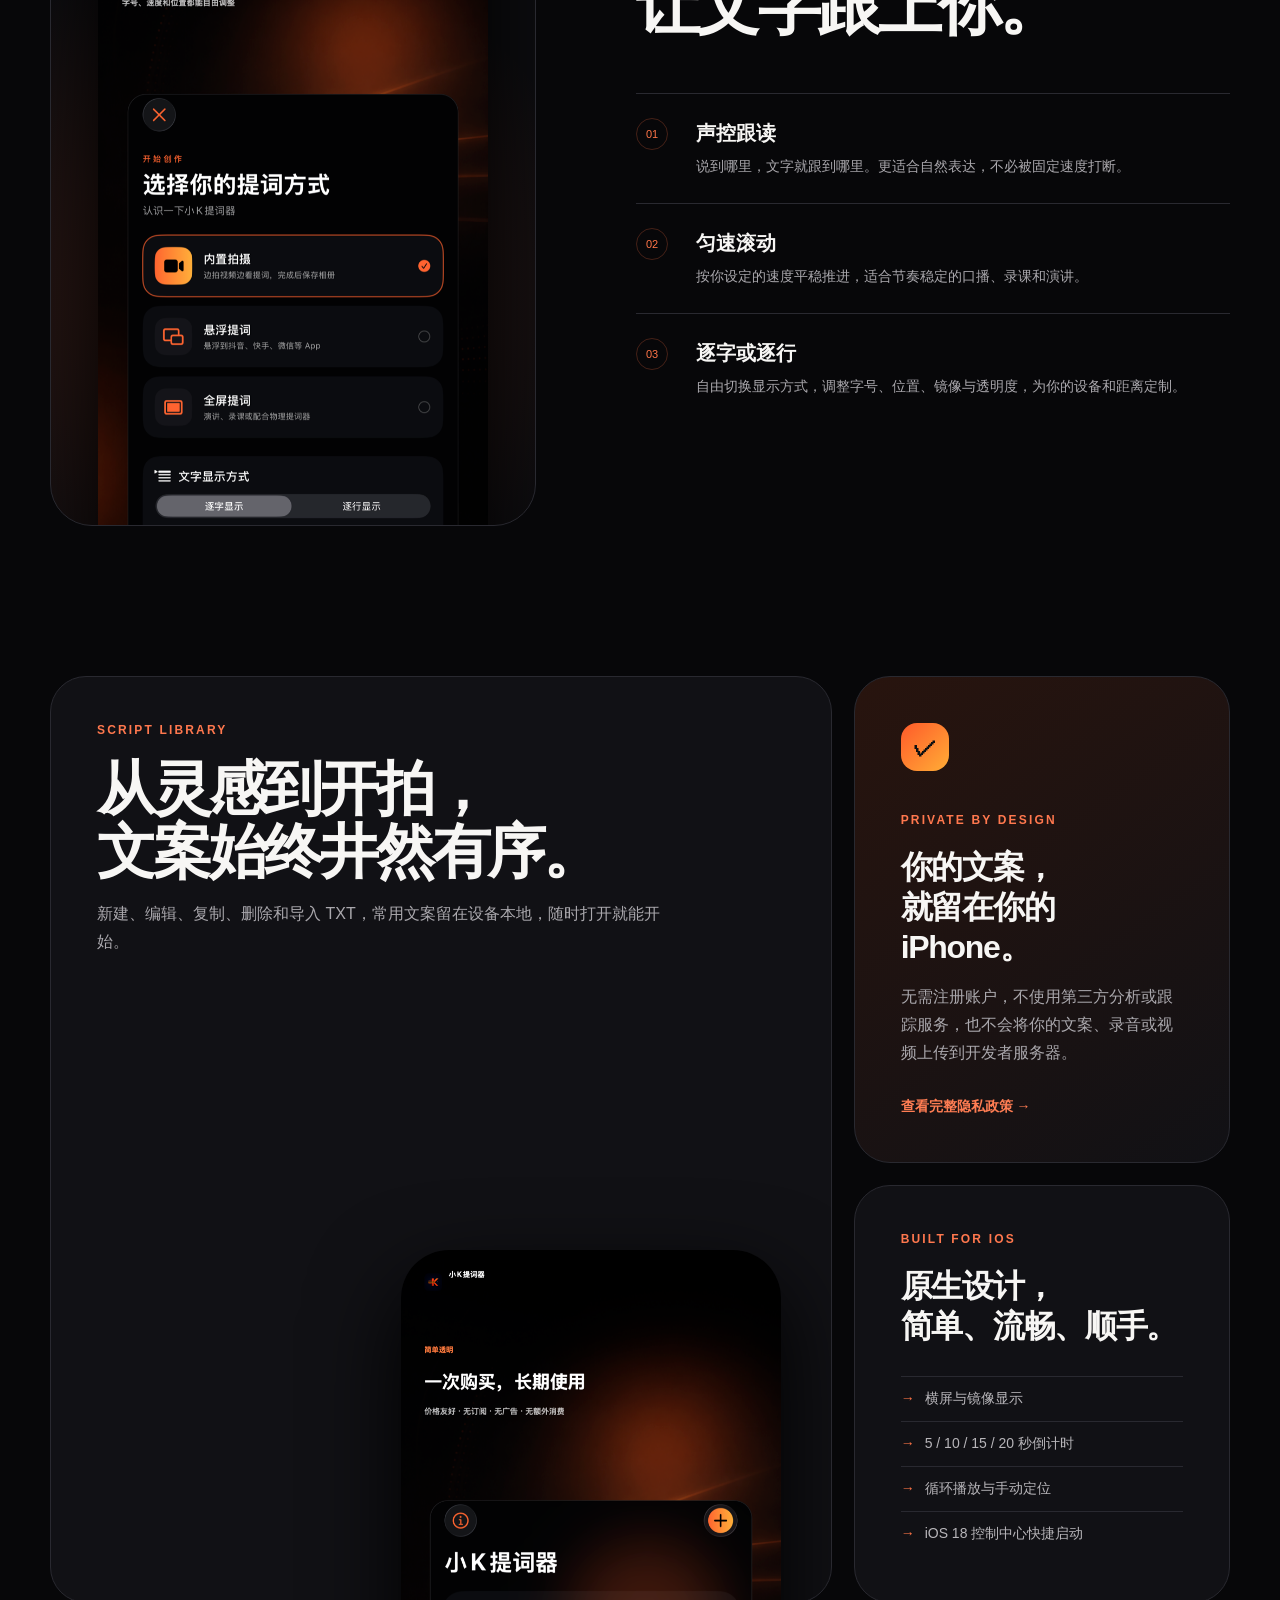
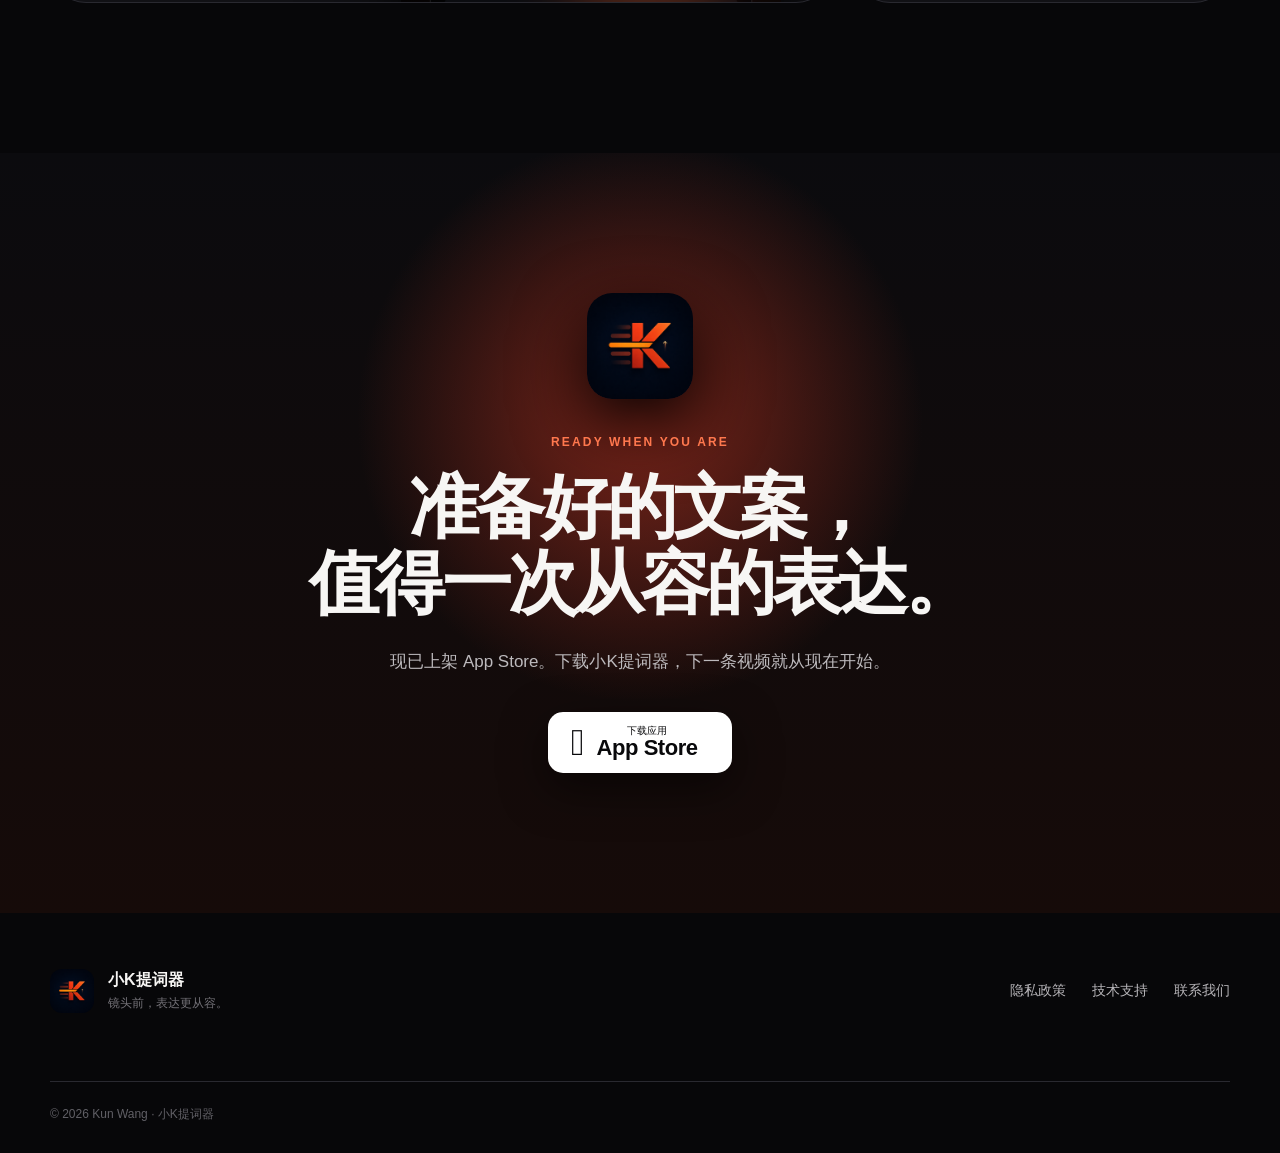
==== commit 03dc62f9: "Add immersive real-world use case showcase" ====
--- a/index.html
+++ b/index.html
@@ -15,7 +15,7 @@
 <body class="home">
   <header class="site-header">
     <a class="brand" href="#top" aria-label="小K提词器首页"><img src="assets/app-icon.png" alt=""><span>小K提词器</span></a>
-    <nav aria-label="主导航"><a href="#modes">三种模式</a><a href="#features">功能</a><a href="support.html">支持</a></nav>
+    <nav aria-label="主导航"><a href="#scenes">使用场景</a><a href="#modes">三种模式</a><a href="#features">功能</a><a href="support.html">支持</a></nav>
     <a class="nav-download" href="https://apps.apple.com/app/%E5%B0%8Fk%E6%8F%90%E8%AF%8D%E5%99%A8/id6797443756" target="_blank" rel="noopener">前往 App Store</a>
   </header>
 
@@ -33,14 +33,34 @@
       </div>
       <div class="hero-visual" aria-label="小K提词器产品截图">
         <div class="orange-orbit"></div>
+        <div class="hero-grid-lines" aria-hidden="true"></div>
         <img class="phone-shot phone-main" src="assets/screens/overview.png" alt="小K提词器三种提词模式选择界面">
         <img class="phone-shot phone-back" src="assets/screens/float.png" alt="小K提词器浮窗提词界面">
+        <div class="float-pill pill-one"><i></i>镜头正在工作</div>
+        <div class="float-pill pill-two"><b>AI</b>声控跟读</div>
       </div>
     </section>
 
     <section class="trust-strip" aria-label="适用场景">
       <p>让每一次开口都更自然</p>
       <div><span>短视频口播</span><span>自拍出镜</span><span>直播准备</span><span>课程录制</span><span>演讲汇报</span></div>
+    </section>
+
+    <section class="scene-section" id="scenes">
+      <div class="scene-heading">
+        <div><p class="eyebrow">MADE FOR REAL MOMENTS</p><h2>不只是提词。<br><em>是每一次开口前的底气。</em></h2></div>
+        <p>无论是一个人对着镜头，还是站在一群人面前，小K都能把准备好的内容放在正确的位置，让注意力回到表达本身。</p>
+      </div>
+      <div class="scene-stage">
+        <img src="assets/use-cases-v2.jpg" alt="小K提词器用于短视频口播、课程录制和演讲汇报的实际场景">
+        <div class="scene-overlay" aria-hidden="true"></div>
+        <div class="scene-tabs">
+          <article><span>01</span><div><strong>短视频口播</strong><p>文案贴近镜头，眼神更自然，单人拍摄也能一次顺畅完成。</p></div></article>
+          <article><span>02</span><div><strong>课程与知识分享</strong><p>长内容不再全靠记忆，用稳定的节奏完整讲清每一个知识点。</p></div></article>
+          <article><span>03</span><div><strong>演讲与工作汇报</strong><p>重点、数据和转场提前准备，台上表达从容、有条理。</p></div></article>
+        </div>
+      </div>
+      <div class="scenario-marquee" aria-label="更多应用场景"><div><span>产品开箱</span><i>•</i><span>探店分享</span><i>•</i><span>直播带货</span><i>•</i><span>面试准备</span><i>•</i><span>婚礼致辞</span><i>•</i><span>新闻播报</span><i>•</i><span>知识科普</span></div></div>
     </section>
 
     <section class="section intro" id="modes">
--- a/assets/style.css
+++ b/assets/style.css
@@ -3,3 +3,11 @@
 @media(max-width:900px){.site-header{width:min(100% - 32px,var(--max))}.site-header nav{display:none}.nav-download{margin-left:auto}.hero-product{grid-template-columns:1fr;min-height:auto}.hero-copy{padding:86px 0 40px}.hero-visual{min-height:660px}.phone-main{left:18%;top:15px}.phone-back{right:4%;top:130px}.trust-strip div{flex-wrap:wrap;justify-content:center}.section-heading{grid-template-columns:1fr}.section-heading>p:last-child{margin-top:28px;max-width:600px}.control-section{grid-template-columns:1fr;gap:70px}.control-visual{order:2}.feature-bento{grid-template-columns:1fr}.bento-wide{grid-row:auto}.site-footer{grid-template-columns:1fr}.footer-links{flex-wrap:wrap}.copyright{grid-column:1}}
 @media(max-width:650px){.site-header{height:66px}.brand span{font-size:14px}.nav-download{padding:9px 13px;font-size:12px}.hero-product,.section,.site-footer{width:min(100% - 28px,var(--max))}.hero-copy{padding-top:66px}.hero-product h1{font-size:54px}.hero-lead{font-size:16px}.hero-actions{align-items:flex-start;flex-direction:column}.hero-notes{gap:8px 15px}.hero-visual{min-height:525px}.phone-shot{width:230px;border-radius:31px}.phone-main{left:6%;top:12px}.phone-back{right:-12%;top:95px}.orange-orbit{width:390px;height:390px;top:45px;right:-100px}.trust-strip div{gap:14px 22px}.section{padding:100px 0}.section h2,.download-section h2{font-size:41px}.mode-grid{grid-template-columns:1fr}.mode-featured{grid-column:auto}.mode-card,.mode-featured{min-height:650px;padding:30px 26px 0}.mode-card h3{font-size:32px}.mode-card img,.mode-featured img{right:10%;bottom:-285px;width:280px}.control-section{gap:55px}.control-visual{height:620px}.control-visual img{width:290px;margin-top:55px;border-radius:38px}.feature-bento article{padding:32px 27px}.bento-wide{min-height:680px}.bento-wide img{width:300px;right:20px;bottom:-365px}.feature-bento h3{font-size:29px}.download-section{padding:100px 22px}.site-footer{padding-top:42px}.shell{width:min(100% - 28px,1040px)}.hero{align-items:flex-start;flex-direction:column;padding:64px 0 42px}.app-icon{width:96px;height:96px;border-radius:22px}.grid{grid-template-columns:1fr}.contact{align-items:flex-start;flex-direction:column;margin-bottom:50px}.button{width:100%}.document nav{margin-bottom:56px}}
 @media(prefers-reduced-motion:reduce){html{scroll-behavior:auto}.store-button,.card{transition:none}}
+
+/* Immersive product moments */
+.hero-visual{perspective:1000px}.orange-orbit{animation:orbitPulse 5s ease-in-out infinite}.hero-grid-lines{position:absolute;inset:13% -20% 8% 5%;opacity:.17;transform:rotate(-12deg);background-image:linear-gradient(#ff734d55 1px,transparent 1px),linear-gradient(90deg,#ff734d55 1px,transparent 1px);background-size:42px 42px;mask-image:radial-gradient(circle at center,#000,transparent 70%);-webkit-mask-image:radial-gradient(circle at center,#000,transparent 70%)}.phone-main{animation:phoneFloat 6s ease-in-out infinite}.phone-back{animation:phoneFloatBack 7s ease-in-out infinite}.float-pill{position:absolute;z-index:4;display:flex;align-items:center;gap:9px;padding:10px 14px;border:1px solid #ffffff26;border-radius:999px;background:#16161bd9;backdrop-filter:blur(14px);-webkit-backdrop-filter:blur(14px);box-shadow:0 15px 35px #0008;color:#e9e8ea;font-size:11px;font-weight:650;letter-spacing:.02em}.float-pill i{width:7px;height:7px;border-radius:50%;background:#46e08a;box-shadow:0 0 12px #46e08a}.float-pill b{display:grid;place-items:center;width:22px;height:22px;border-radius:7px;background:linear-gradient(135deg,var(--orange),var(--amber));color:#111;font-size:9px}.pill-one{top:160px;left:20px}.pill-two{right:0;bottom:165px}
+.scene-section{width:min(1360px,calc(100% - 48px));margin:0 auto;padding:150px 0 90px}.scene-heading{display:grid;grid-template-columns:1.25fr .75fr;gap:80px;align-items:end;width:min(var(--max),100%);margin:0 auto 65px}.scene-heading h2{margin:0;font-size:clamp(43px,5.7vw,76px);line-height:1.05;letter-spacing:-.06em}.scene-heading h2 em{font-style:normal;color:#6f6d72}.scene-heading>p{margin:0 0 6px;color:var(--muted);font-size:16px;line-height:1.85}.scene-stage{position:relative;min-height:780px;border:1px solid #ffffff1f;border-radius:42px;overflow:hidden;background:#111;box-shadow:0 60px 130px #000}.scene-stage>img{position:absolute;inset:0;width:100%;height:100%;object-fit:cover;transition:transform 1.2s ease}.scene-stage:hover>img{transform:scale(1.025)}.scene-overlay{position:absolute;inset:0;background:linear-gradient(180deg,transparent 35%,#070709 88%),linear-gradient(90deg,#0003,transparent 30%,transparent 70%,#0003)}.scene-tabs{position:absolute;left:28px;right:28px;bottom:26px;display:grid;grid-template-columns:repeat(3,1fr);gap:12px}.scene-tabs article{display:grid;grid-template-columns:34px 1fr;gap:13px;min-height:145px;padding:25px;border:1px solid #ffffff1c;border-radius:23px;background:#121216c9;backdrop-filter:blur(20px);-webkit-backdrop-filter:blur(20px);transition:transform .25s,border-color .25s,background .25s}.scene-tabs article:hover{transform:translateY(-6px);border-color:#ff774a70;background:#19181ce8}.scene-tabs article>span{display:grid;place-items:center;width:30px;height:30px;border-radius:50%;background:#ff63371c;color:#ff7548;font-size:10px}.scene-tabs strong{display:block;margin:5px 0 9px;font-size:17px}.scene-tabs p{margin:0;color:#aaa8ad;font-size:12px;line-height:1.65}.scenario-marquee{position:relative;overflow:hidden;margin-top:54px;color:#55545a;font-size:clamp(23px,3vw,40px);font-weight:760;letter-spacing:-.035em;white-space:nowrap;mask-image:linear-gradient(90deg,transparent,#000 8%,#000 92%,transparent);-webkit-mask-image:linear-gradient(90deg,transparent,#000 8%,#000 92%,transparent)}.scenario-marquee div{display:inline-flex;gap:28px;align-items:center;animation:marqueeDrift 18s ease-in-out infinite alternate}.scenario-marquee i{color:#ff6437;font-size:18px}
+@keyframes orbitPulse{0%,100%{opacity:.65;transform:scale(.94)}50%{opacity:1;transform:scale(1.08)}}@keyframes phoneFloat{0%,100%{transform:rotate(4deg) translateY(0)}50%{transform:rotate(2.5deg) translateY(-15px)}}@keyframes phoneFloatBack{0%,100%{transform:rotate(-8deg) translateY(0)}50%{transform:rotate(-6.5deg) translateY(13px)}}@keyframes marqueeDrift{from{transform:translateX(0)}to{transform:translateX(-18%)}}
+@media(max-width:900px){.scene-heading{grid-template-columns:1fr}.scene-heading>p{max-width:650px}.scene-tabs{grid-template-columns:1fr}.scene-stage{min-height:920px}.scene-tabs article{min-height:auto}}
+@media(max-width:650px){.scene-section{width:min(100% - 20px,1360px);padding:100px 0 70px}.scene-heading{width:calc(100% - 8px);gap:28px;margin-bottom:42px}.scene-heading h2{font-size:42px}.scene-stage{min-height:820px;border-radius:30px}.scene-stage>img{object-position:center top}.scene-overlay{background:linear-gradient(180deg,transparent 15%,#070709 55%)}.scene-tabs{left:12px;right:12px;bottom:12px}.scene-tabs article{padding:19px 17px}.scenario-marquee{margin-top:36px}.float-pill{font-size:9px}.pill-one{left:0}.pill-two{right:-3%;bottom:115px}}
+@media(prefers-reduced-motion:reduce){.orange-orbit,.phone-main,.phone-back,.scenario-marquee div{animation:none}.scene-stage:hover>img{transform:none}}
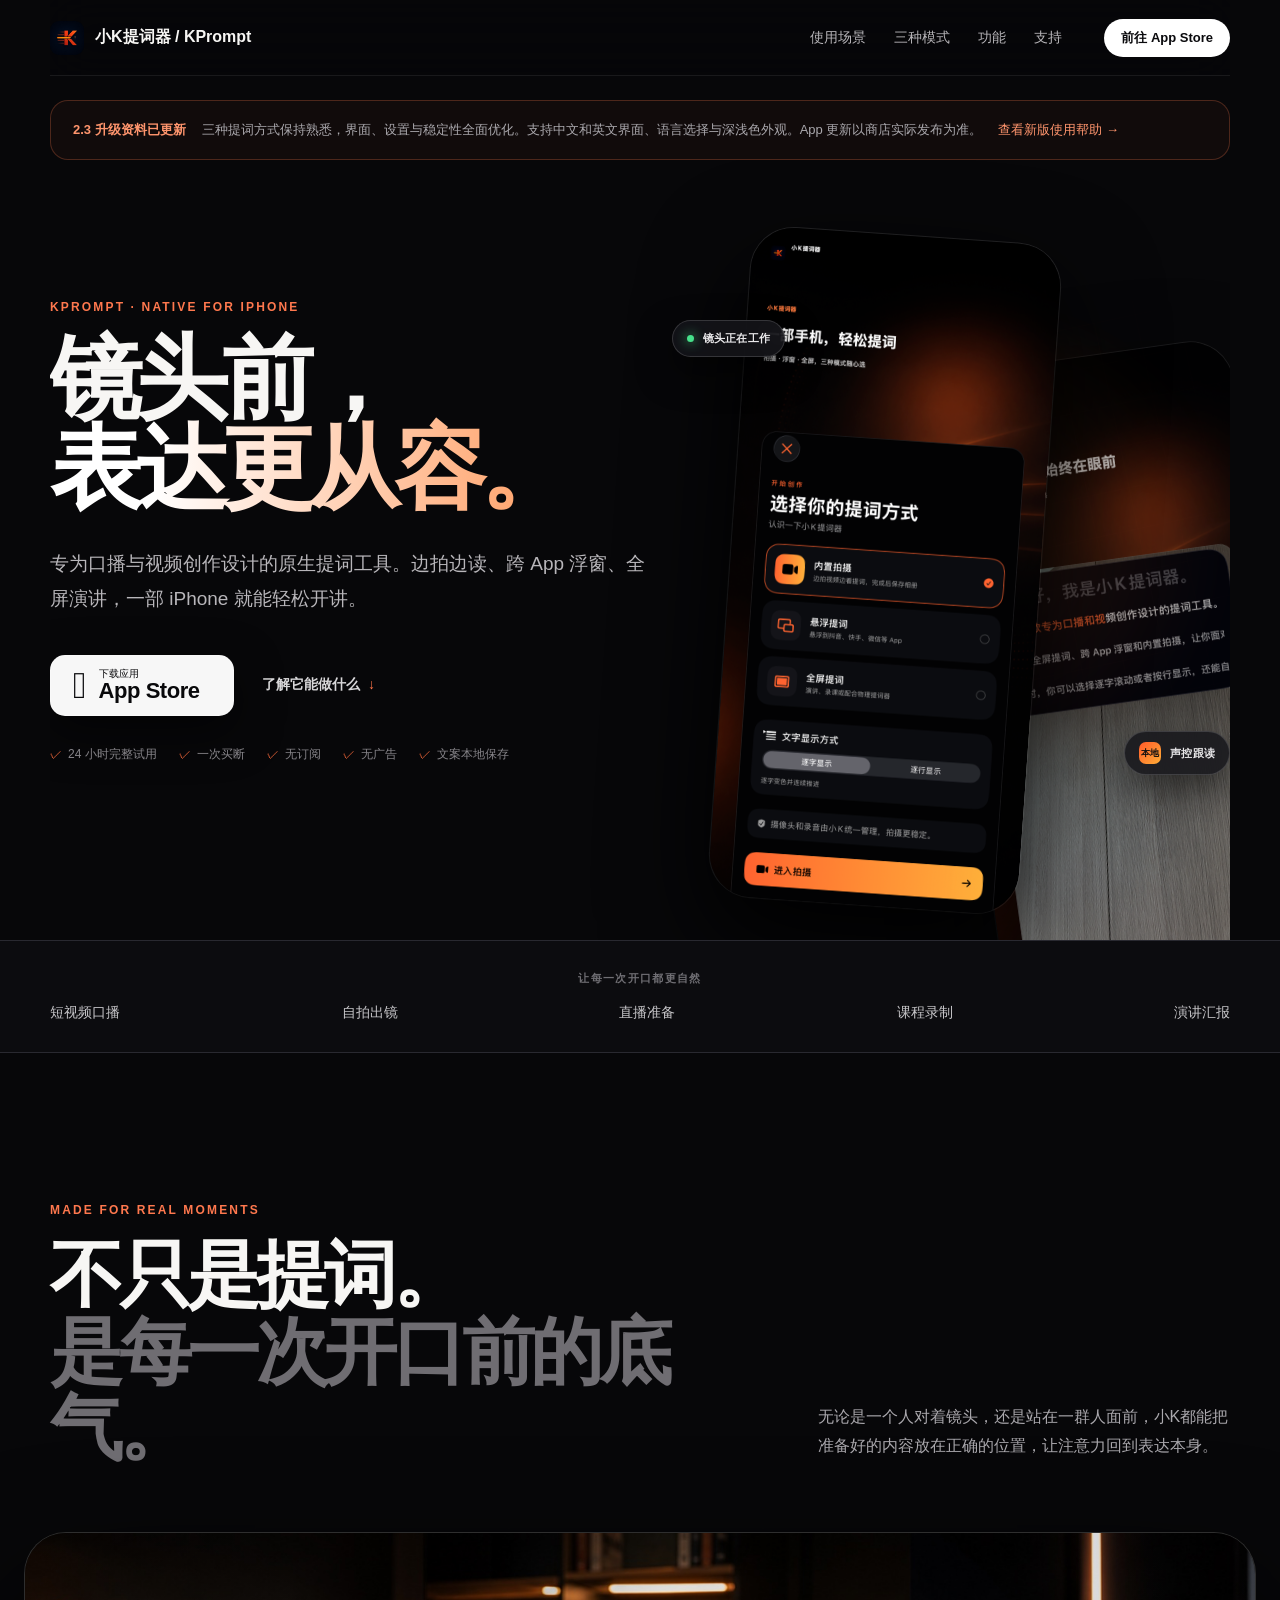
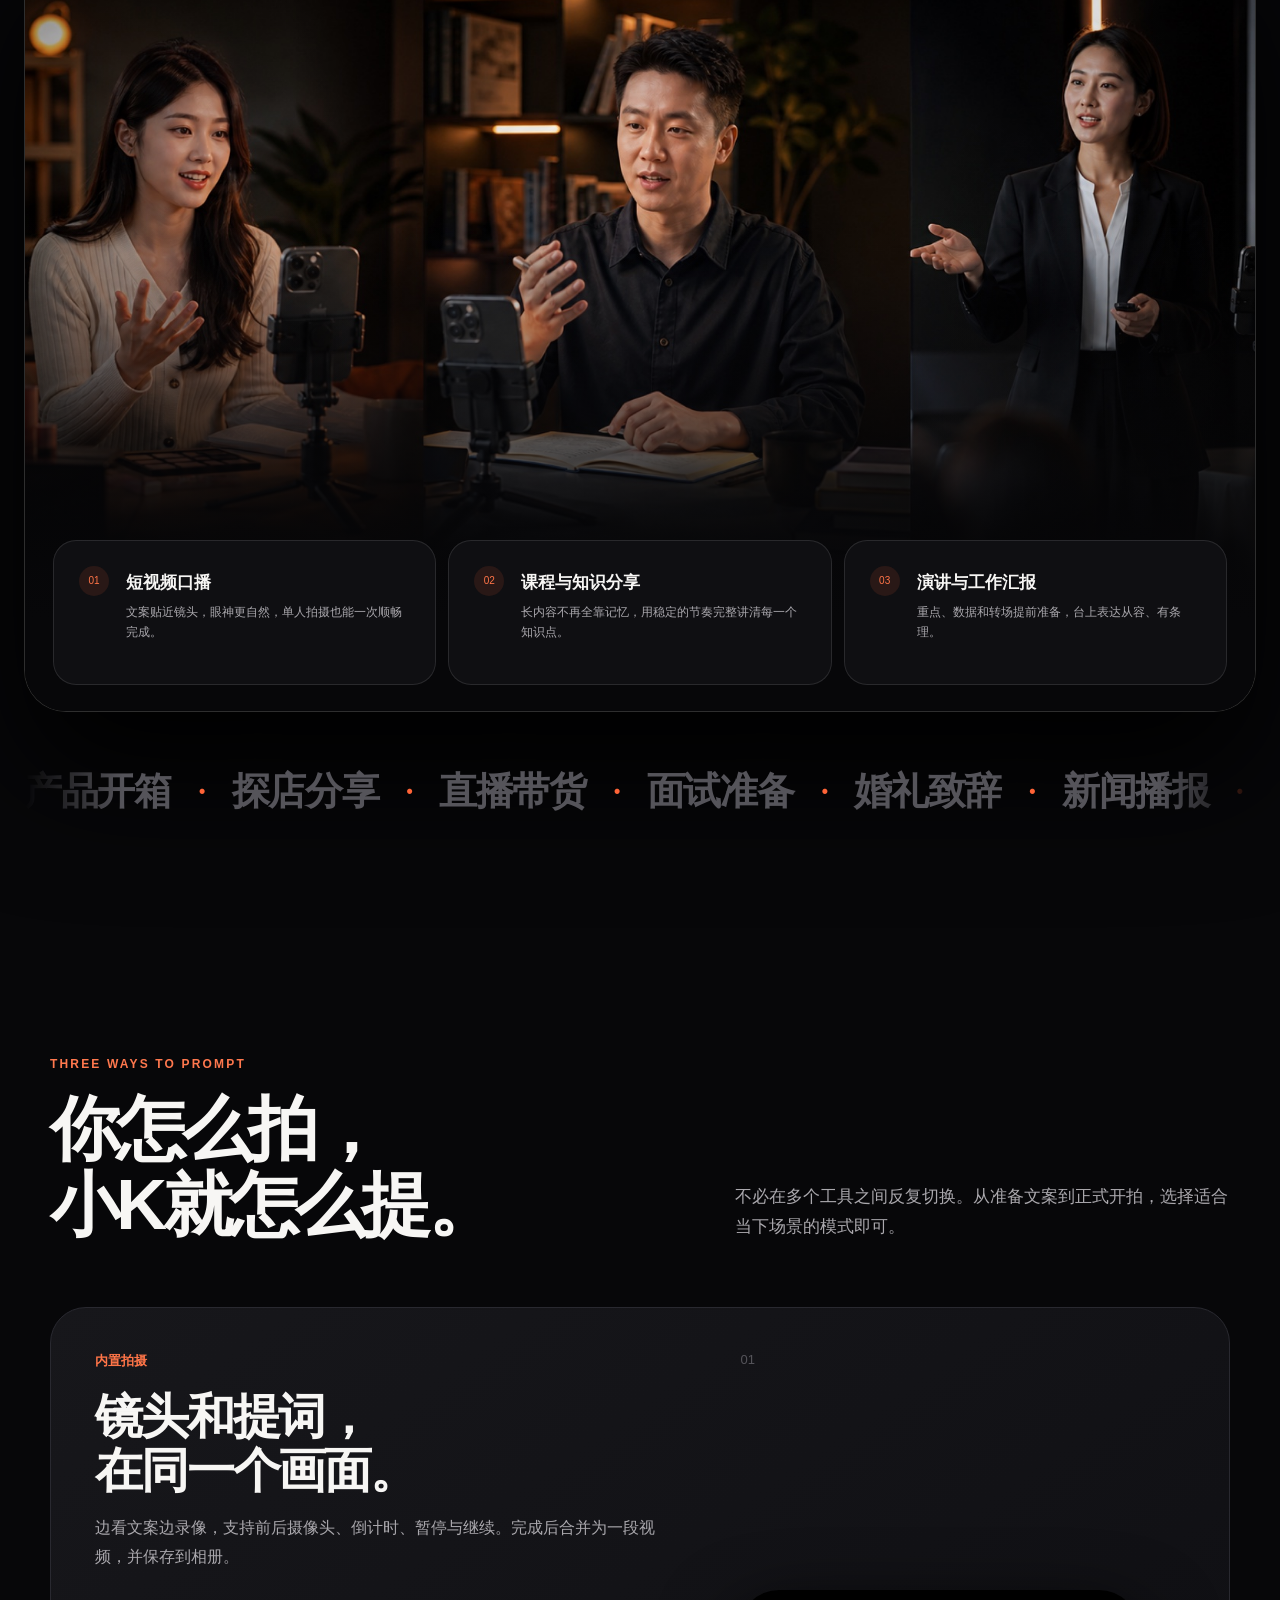
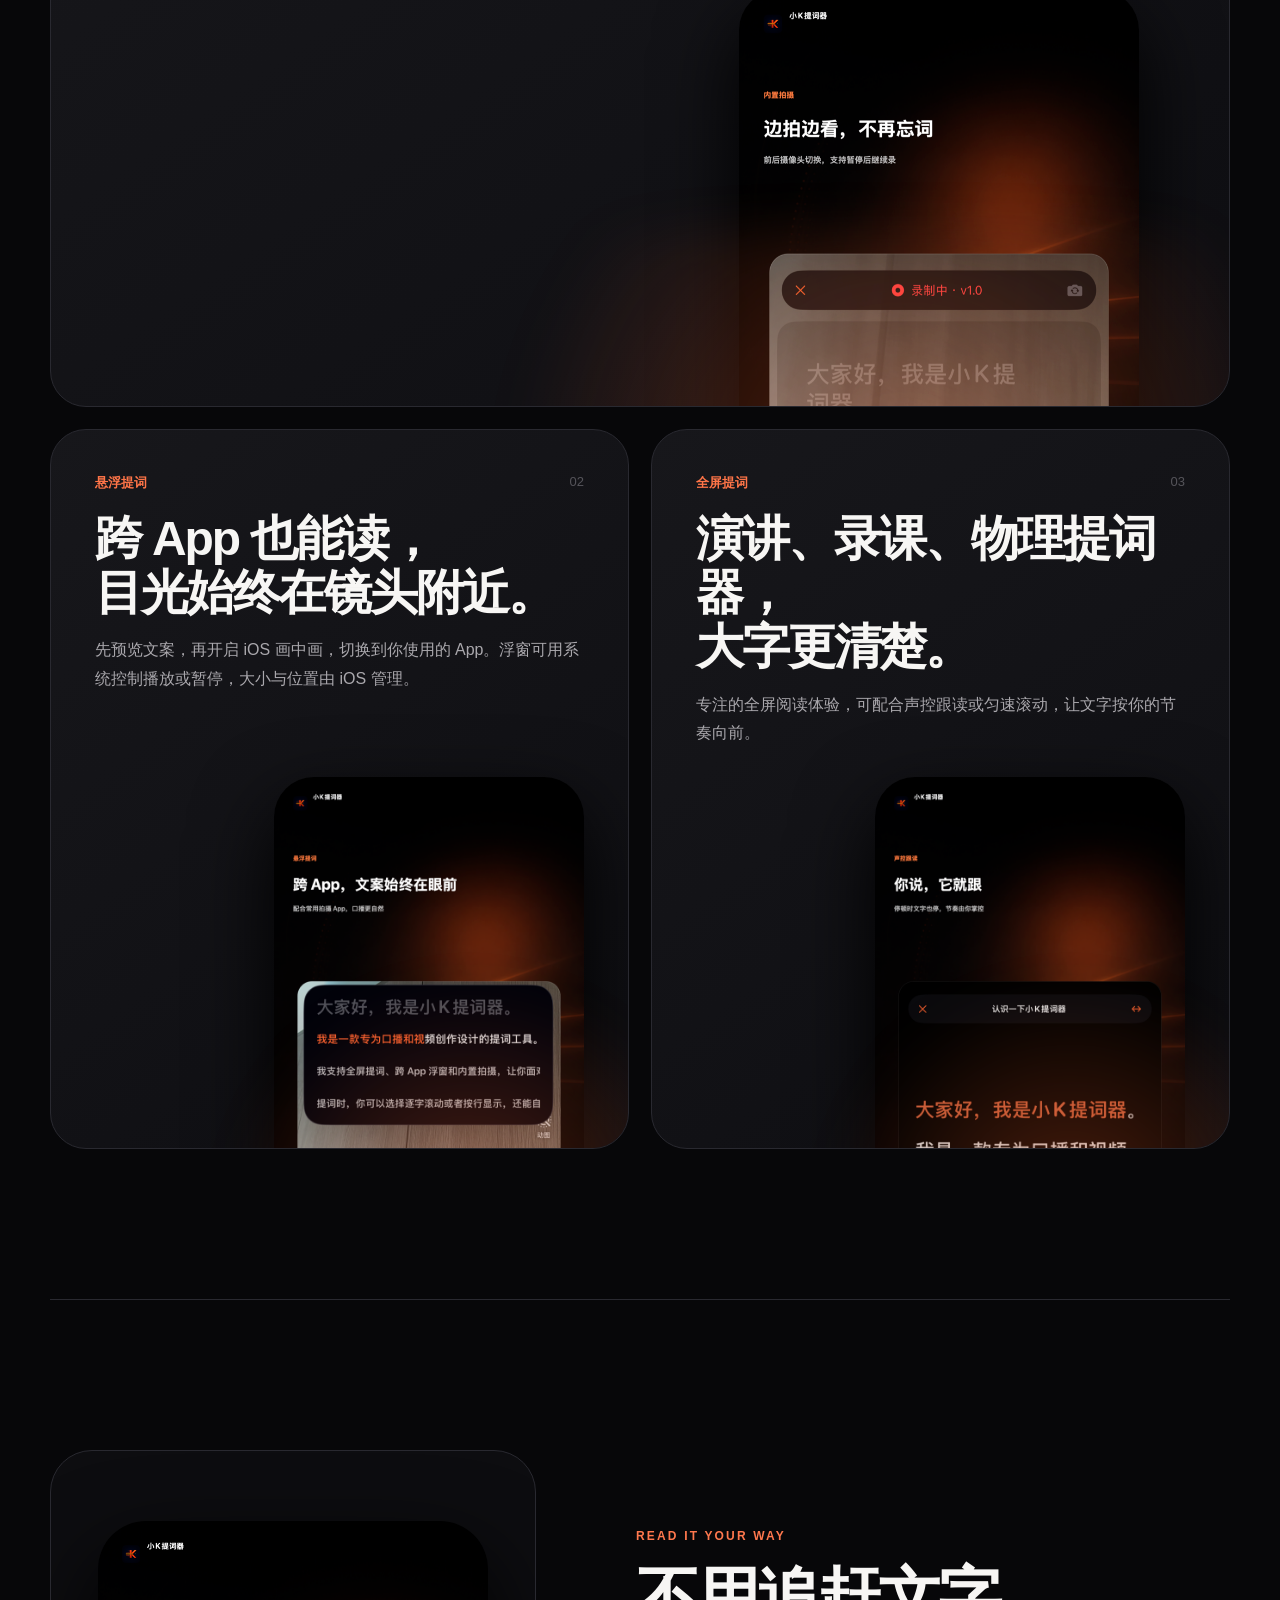
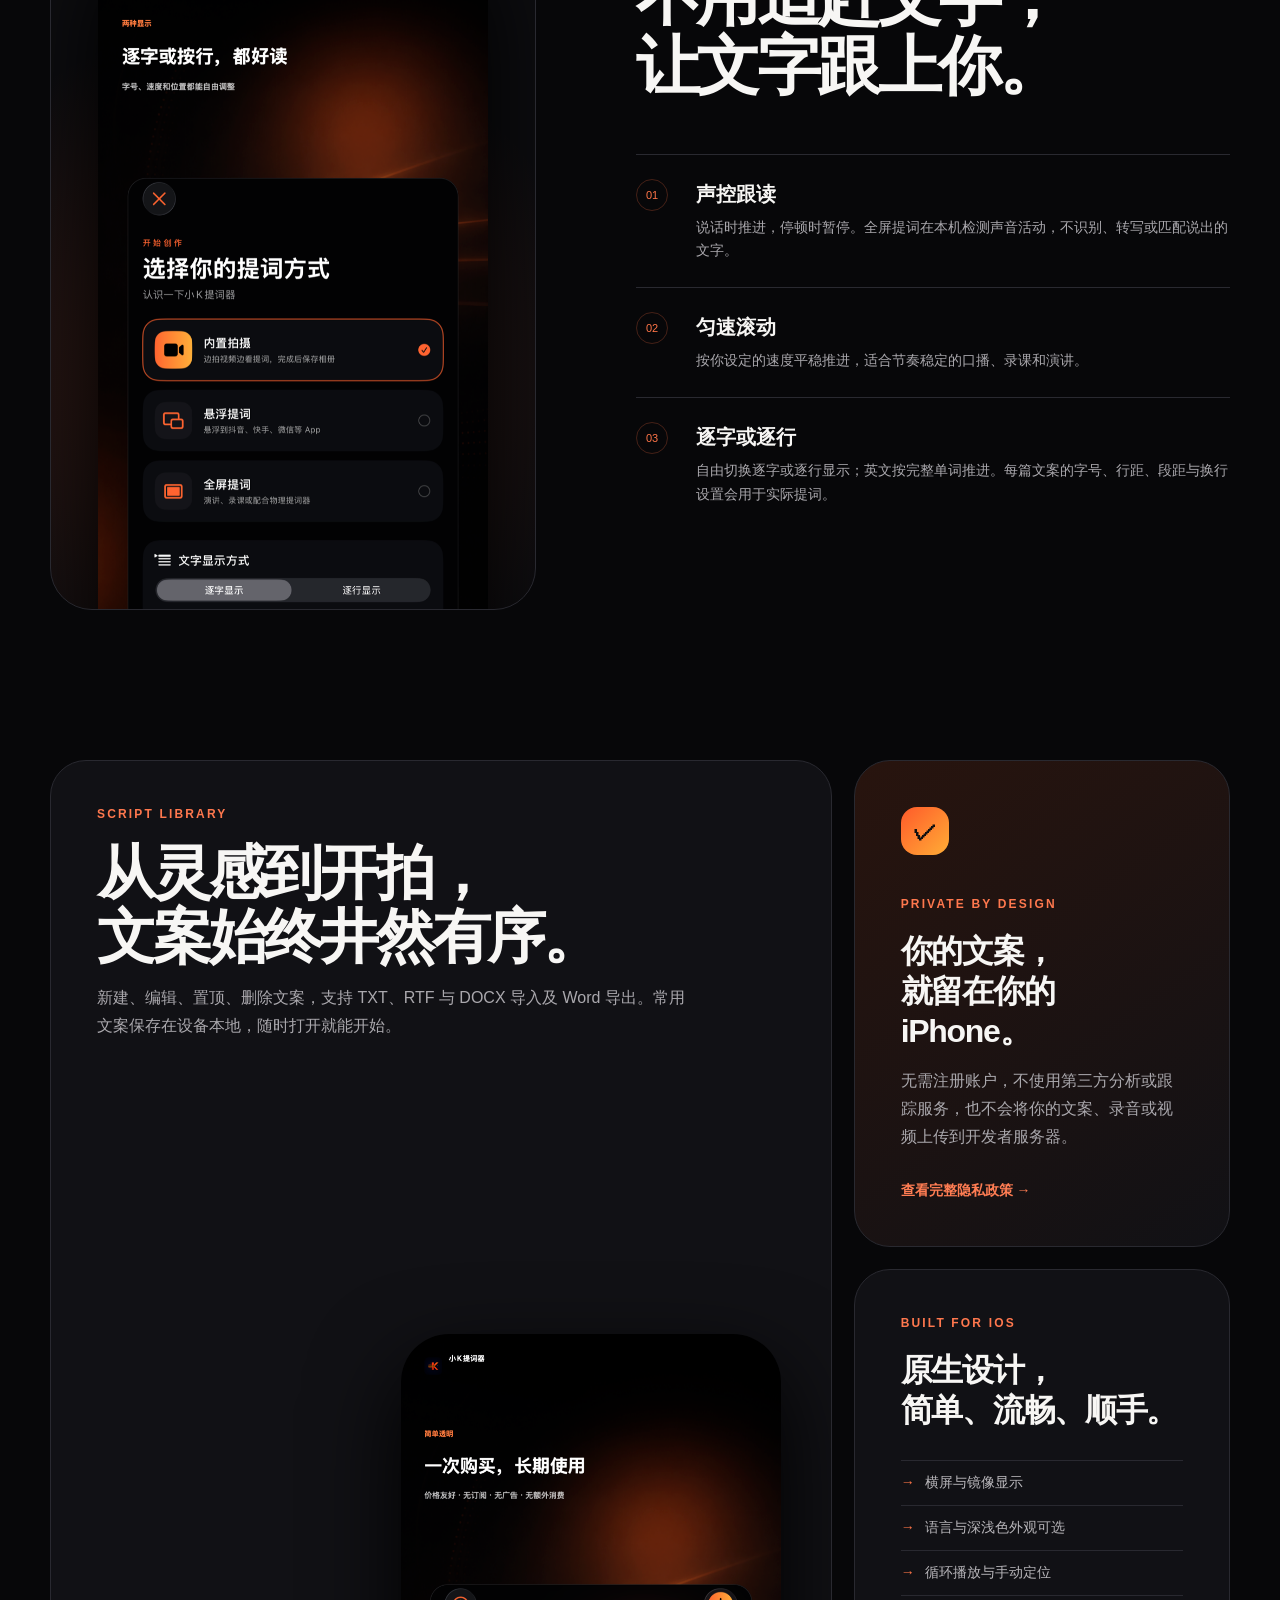
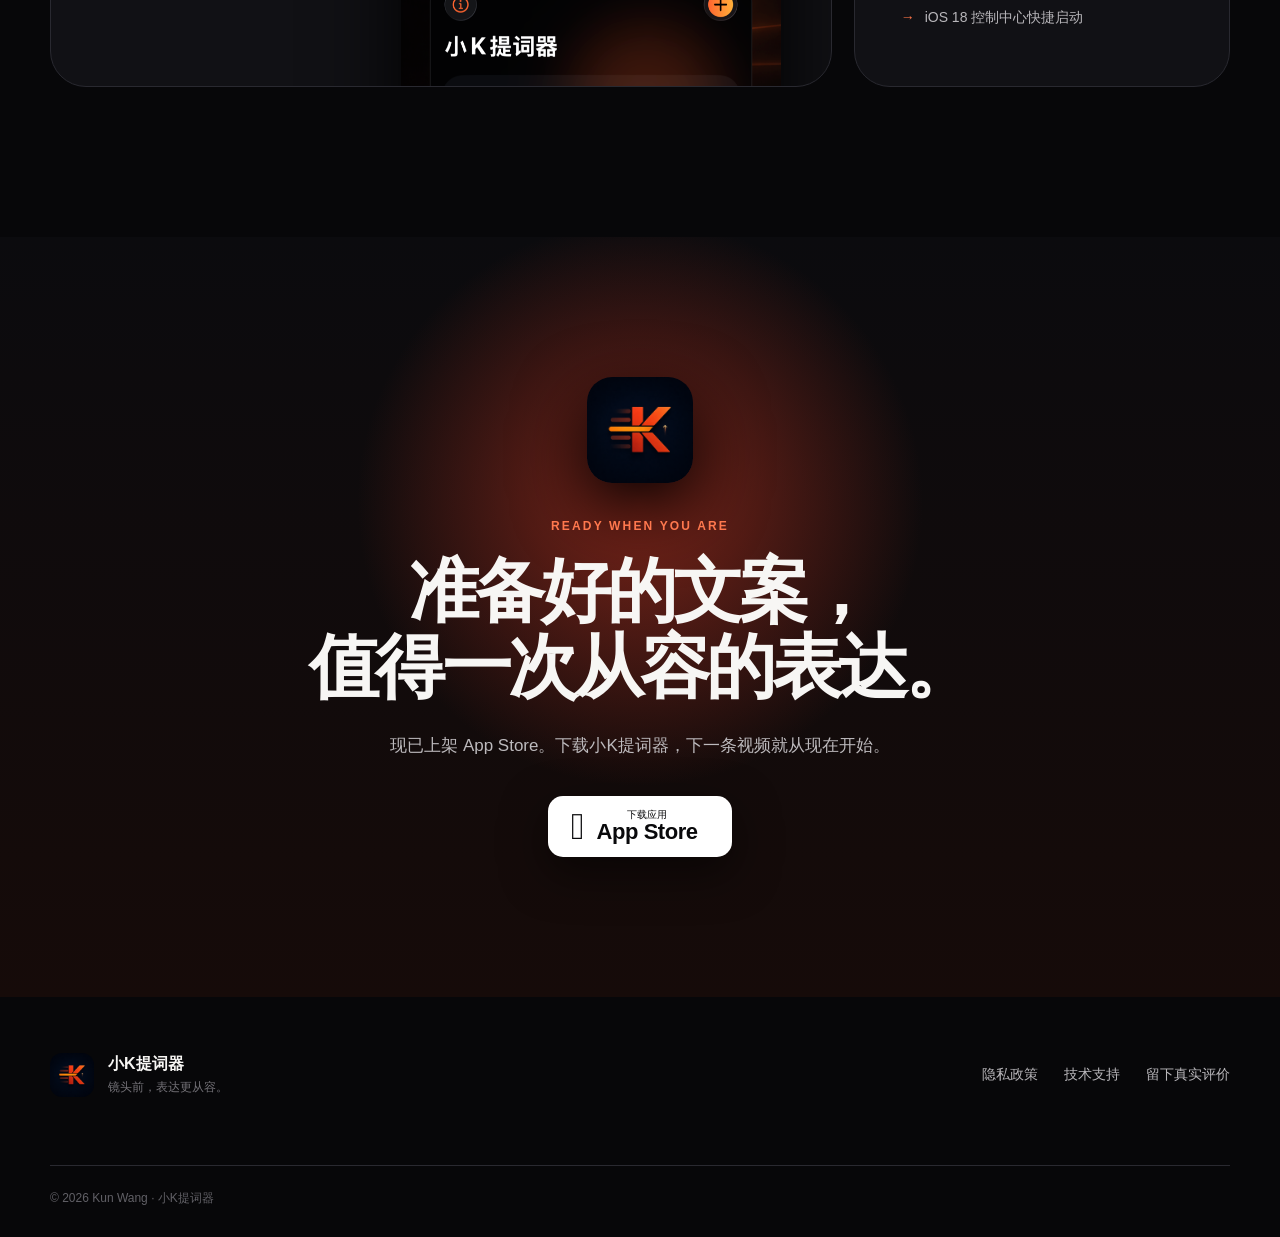
==== commit bdf318a0: "Update KPrompt 2.3 support and privacy documentation" ====
--- a/index.html
+++ b/index.html
@@ -14,22 +14,23 @@
 </head>
 <body class="home">
   <header class="site-header">
-    <a class="brand" href="#top" aria-label="小K提词器首页"><img src="assets/app-icon.png" alt=""><span>小K提词器</span></a>
+    <a class="brand" href="#top" aria-label="小K提词器首页"><img src="assets/app-icon.png" alt=""><span>小K提词器 / KPrompt</span></a>
     <nav aria-label="主导航"><a href="#scenes">使用场景</a><a href="#modes">三种模式</a><a href="#features">功能</a><a href="support.html">支持</a></nav>
     <a class="nav-download" href="https://apps.apple.com/app/%E5%B0%8Fk%E6%8F%90%E8%AF%8D%E5%99%A8/id6797443756" target="_blank" rel="noopener">前往 App Store</a>
   </header>
 
   <main id="top">
+    <aside class="release-note" aria-label="版本更新说明"><strong>2.3 升级资料已更新</strong><span>三种提词方式保持熟悉，界面、设置与稳定性全面优化。支持中文和英文界面、语言选择与深浅色外观。App 更新以商店实际发布为准。</span><a href="support.html">查看新版使用帮助 →</a></aside>
     <section class="hero-product">
       <div class="hero-copy">
-        <p class="eyebrow">XIAOK TELEPROMPTER · FOR IPHONE</p>
+        <p class="eyebrow">KPROMPT · NATIVE FOR IPHONE</p>
         <h1>镜头前，<br><span>表达更从容。</span></h1>
         <p class="hero-lead">专为口播与视频创作设计的原生提词工具。边拍边读、跨 App 浮窗、全屏演讲，一部 iPhone 就能轻松开讲。</p>
         <div class="hero-actions">
           <a class="store-button" href="https://apps.apple.com/app/%E5%B0%8Fk%E6%8F%90%E8%AF%8D%E5%99%A8/id6797443756" target="_blank" rel="noopener"><span class="apple-mark"></span><span><small>下载应用</small><strong>App Store</strong></span></a>
           <a class="text-link" href="#modes">了解它能做什么 <span>↓</span></a>
         </div>
-        <ul class="hero-notes" aria-label="产品特点"><li>一次购买</li><li>无订阅</li><li>无广告</li><li>文案本地保存</li></ul>
+        <ul class="hero-notes" aria-label="产品特点"><li>24 小时完整试用</li><li>一次买断</li><li>无订阅</li><li>无广告</li><li>文案本地保存</li></ul>
       </div>
       <div class="hero-visual" aria-label="小K提词器产品截图">
         <div class="orange-orbit"></div>
@@ -37,7 +38,7 @@
         <img class="phone-shot phone-main" src="assets/screens/overview.png" alt="小K提词器三种提词模式选择界面">
         <img class="phone-shot phone-back" src="assets/screens/float.png" alt="小K提词器浮窗提词界面">
         <div class="float-pill pill-one"><i></i>镜头正在工作</div>
-        <div class="float-pill pill-two"><b>AI</b>声控跟读</div>
+        <div class="float-pill pill-two"><b>本地</b>声控跟读</div>
       </div>
     </section>
 
@@ -70,8 +71,8 @@
         <p>不必在多个工具之间反复切换。从准备文案到正式开拍，选择适合当下场景的模式即可。</p>
       </div>
       <div class="mode-grid">
-        <article class="mode-card mode-featured"><div class="mode-copy"><span class="mode-number">01</span><p class="tag">内置拍摄</p><h3>镜头和提词，<br>在同一个画面。</h3><p>边看文案边完成录制，支持前后摄像头、倒计时、分段拍摄与照片/视频模式。拍完直接保存到相册。</p></div><img src="assets/screens/shoot.png" alt="小K提词器内置拍摄功能"></article>
-        <article class="mode-card"><div class="mode-copy"><span class="mode-number">02</span><p class="tag">悬浮提词</p><h3>跨 App 也能读，<br>目光始终在镜头附近。</h3><p>将提词窗悬浮在抖音、快手、小红书、微信等 App 上方，文案与拍摄界面同时在眼前。</p></div><img src="assets/screens/float.png" alt="小K提词器跨 App 浮窗提词"></article>
+        <article class="mode-card mode-featured"><div class="mode-copy"><span class="mode-number">01</span><p class="tag">内置拍摄</p><h3>镜头和提词，<br>在同一个画面。</h3><p>边看文案边录像，支持前后摄像头、倒计时、暂停与继续。完成后合并为一段视频，并保存到相册。</p></div><img src="assets/screens/shoot.png" alt="小K提词器内置拍摄功能"></article>
+        <article class="mode-card"><div class="mode-copy"><span class="mode-number">02</span><p class="tag">悬浮提词</p><h3>跨 App 也能读，<br>目光始终在镜头附近。</h3><p>先预览文案，再开启 iOS 画中画，切换到你使用的 App。浮窗可用系统控制播放或暂停，大小与位置由 iOS 管理。</p></div><img src="assets/screens/float.png" alt="小K提词器跨 App 浮窗提词"></article>
         <article class="mode-card"><div class="mode-copy"><span class="mode-number">03</span><p class="tag">全屏提词</p><h3>演讲、录课、物理提词器，<br>大字更清楚。</h3><p>专注的全屏阅读体验，可配合声控跟读或匀速滚动，让文字按你的节奏向前。</p></div><img src="assets/screens/follow.png" alt="小K提词器声控跟读功能"></article>
       </div>
     </section>
@@ -82,17 +83,17 @@
         <p class="eyebrow">READ IT YOUR WAY</p>
         <h2>不用追赶文字，<br>让文字跟上你。</h2>
         <div class="feature-list">
-          <article><span>01</span><div><h3>声控跟读</h3><p>说到哪里，文字就跟到哪里。更适合自然表达，不必被固定速度打断。</p></div></article>
+          <article><span>01</span><div><h3>声控跟读</h3><p>说话时推进，停顿时暂停。全屏提词在本机检测声音活动，不识别、转写或匹配说出的文字。</p></div></article>
           <article><span>02</span><div><h3>匀速滚动</h3><p>按你设定的速度平稳推进，适合节奏稳定的口播、录课和演讲。</p></div></article>
-          <article><span>03</span><div><h3>逐字或逐行</h3><p>自由切换显示方式，调整字号、位置、镜像与透明度，为你的设备和距离定制。</p></div></article>
+          <article><span>03</span><div><h3>逐字或逐行</h3><p>自由切换逐字或逐行显示；英文按完整单词推进。每篇文案的字号、行距、段距与换行设置会用于实际提词。</p></div></article>
         </div>
       </div>
     </section>
 
     <section class="section feature-bento">
-      <article class="bento-wide"><p class="eyebrow">SCRIPT LIBRARY</p><h2>从灵感到开拍，<br>文案始终井然有序。</h2><p>新建、编辑、复制、删除和导入 TXT，常用文案留在设备本地，随时打开就能开始。</p><img src="assets/screens/simple.png" alt="小K提词器本地文案库"></article>
+      <article class="bento-wide"><p class="eyebrow">SCRIPT LIBRARY</p><h2>从灵感到开拍，<br>文案始终井然有序。</h2><p>新建、编辑、置顶、删除文案，支持 TXT、RTF 与 DOCX 导入及 Word 导出。常用文案保存在设备本地，随时打开就能开始。</p><img src="assets/screens/simple.png" alt="小K提词器本地文案库"></article>
       <article class="privacy-card"><div class="shield">✓</div><p class="eyebrow">PRIVATE BY DESIGN</p><h3>你的文案，<br>就留在你的 iPhone。</h3><p>无需注册账户，不使用第三方分析或跟踪服务，也不会将你的文案、录音或视频上传到开发者服务器。</p><a href="privacy.html">查看完整隐私政策 →</a></article>
-      <article class="detail-card"><p class="eyebrow">BUILT FOR IOS</p><h3>原生设计，<br>简单、流畅、顺手。</h3><ul><li>横屏与镜像显示</li><li>5 / 10 / 15 / 20 秒倒计时</li><li>循环播放与手动定位</li><li>iOS 18 控制中心快捷启动</li></ul></article>
+      <article class="detail-card"><p class="eyebrow">BUILT FOR IOS</p><h3>原生设计，<br>简单、流畅、顺手。</h3><ul><li>横屏与镜像显示</li><li>语言与深浅色外观可选</li><li>循环播放与手动定位</li><li>iOS 18 控制中心快捷启动</li></ul></article>
     </section>
 
     <section class="download-section">
@@ -104,6 +105,6 @@
     </section>
   </main>
 
-  <footer class="site-footer"><div class="footer-brand"><img src="assets/app-icon.png" alt=""><div><strong>小K提词器</strong><span>镜头前，表达更从容。</span></div></div><div class="footer-links"><a href="privacy.html">隐私政策</a><a href="support.html">技术支持</a><a href="mailto:kirala2026@163.com">联系我们</a></div><p class="copyright">© 2026 Kun Wang · 小K提词器</p></footer>
+  <footer class="site-footer"><div class="footer-brand"><img src="assets/app-icon.png" alt=""><div><strong>小K提词器</strong><span>镜头前，表达更从容。</span></div></div><div class="footer-links"><a href="privacy.html">隐私政策</a><a href="support.html">技术支持</a><a href="https://apps.apple.com/app/id6797443756?action=write-review">留下真实评价</a></div><p class="copyright">© 2026 Kun Wang · 小K提词器</p></footer>
 </body>
 </html>
--- a/assets/style.css
+++ b/assets/style.css
@@ -11,3 +11,6 @@
 @media(max-width:900px){.scene-heading{grid-template-columns:1fr}.scene-heading>p{max-width:650px}.scene-tabs{grid-template-columns:1fr}.scene-stage{min-height:920px}.scene-tabs article{min-height:auto}}
 @media(max-width:650px){.scene-section{width:min(100% - 20px,1360px);padding:100px 0 70px}.scene-heading{width:calc(100% - 8px);gap:28px;margin-bottom:42px}.scene-heading h2{font-size:42px}.scene-stage{min-height:820px;border-radius:30px}.scene-stage>img{object-position:center top}.scene-overlay{background:linear-gradient(180deg,transparent 15%,#070709 55%)}.scene-tabs{left:12px;right:12px;bottom:12px}.scene-tabs article{padding:19px 17px}.scenario-marquee{margin-top:36px}.float-pill{font-size:9px}.pill-one{left:0}.pill-two{right:-3%;bottom:115px}}
 @media(prefers-reduced-motion:reduce){.orange-orbit,.phone-main,.phone-back,.scenario-marquee div{animation:none}.scene-stage:hover>img{transform:none}}
+
+/* 2.3 release documentation notice; existing landing layout is preserved. */
+.release-note{width:min(var(--max),calc(100% - 48px));margin:24px auto 0;padding:18px 22px;border:1px solid #ff784e40;border-radius:18px;background:#ff784e0b;display:flex;align-items:center;gap:16px;font-size:13px;line-height:1.7}.release-note strong{white-space:nowrap;color:#ff956d}.release-note span{color:var(--muted)}.release-note a{white-space:nowrap;color:#ff956d;text-decoration:none}@media(max-width:760px){.release-note{flex-direction:column;align-items:flex-start;width:calc(100% - 32px)}.site-header{gap:12px}.brand span{font-size:13px}}
